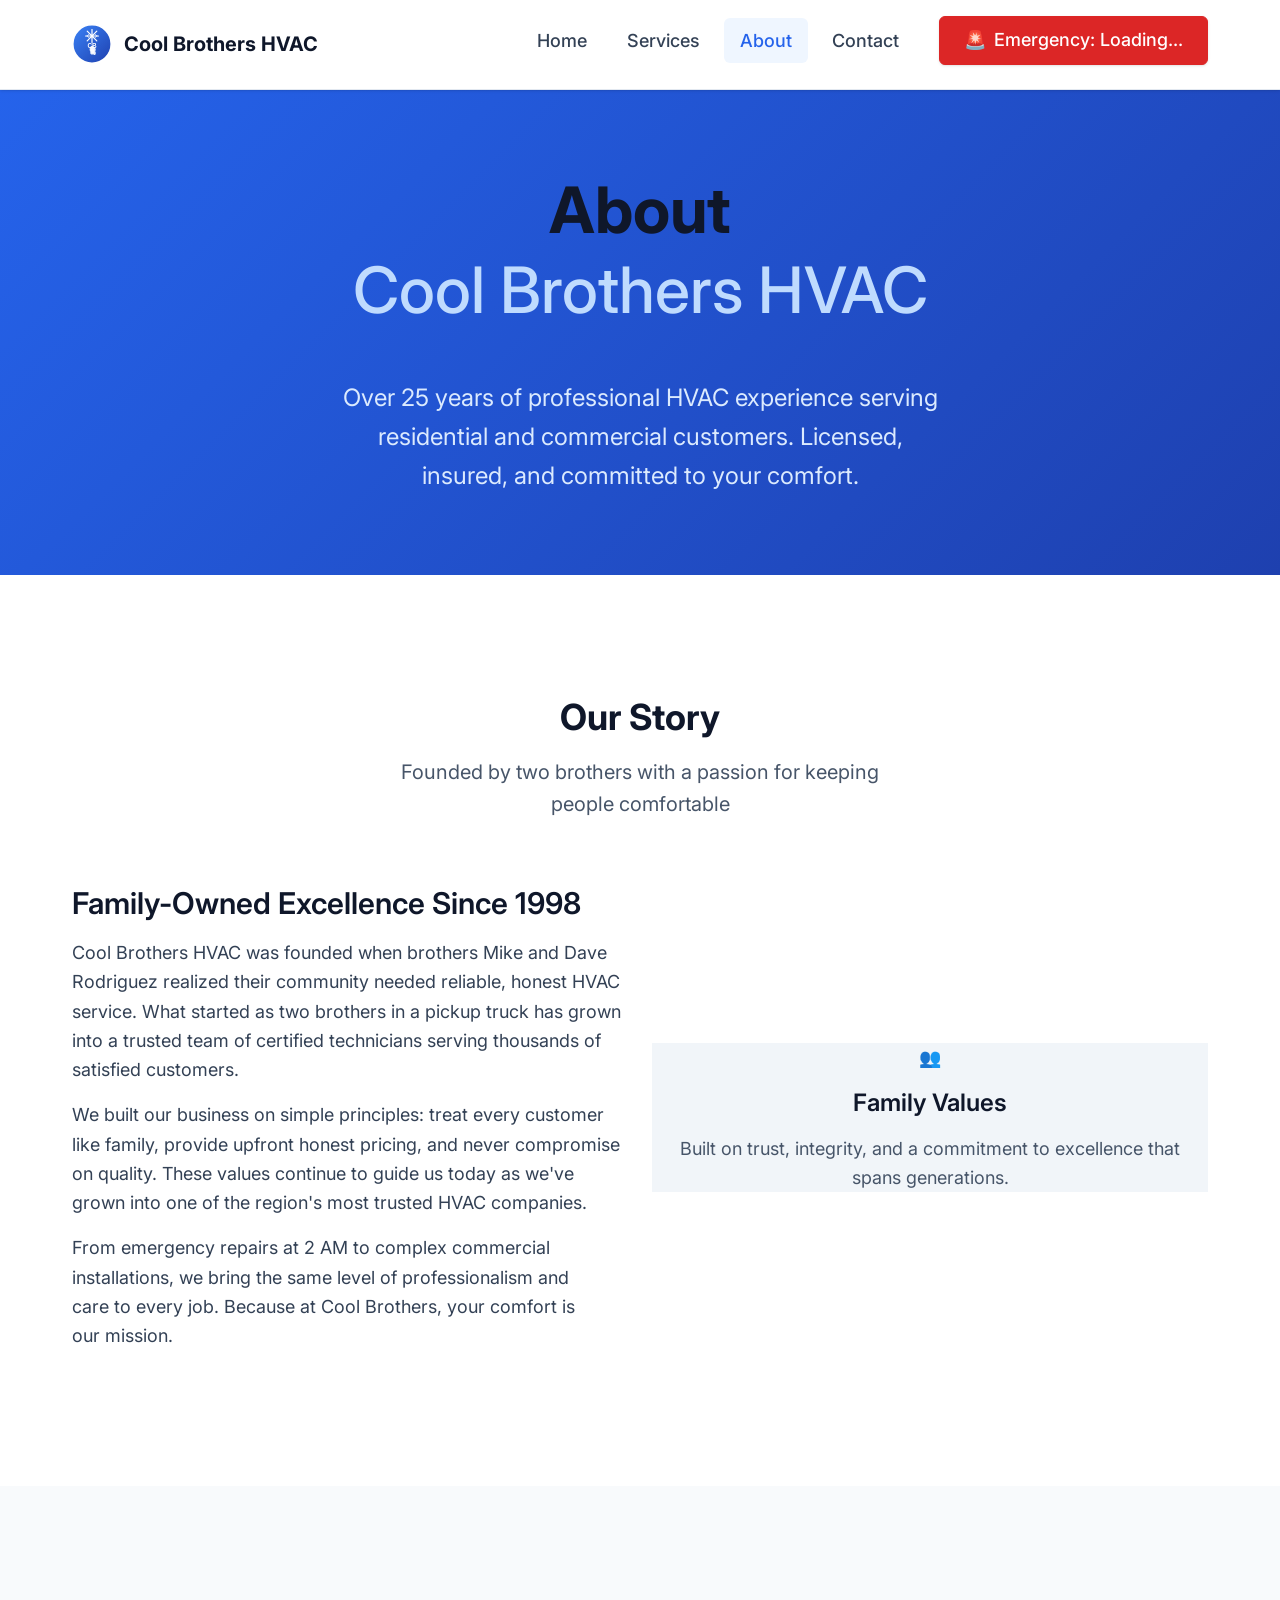
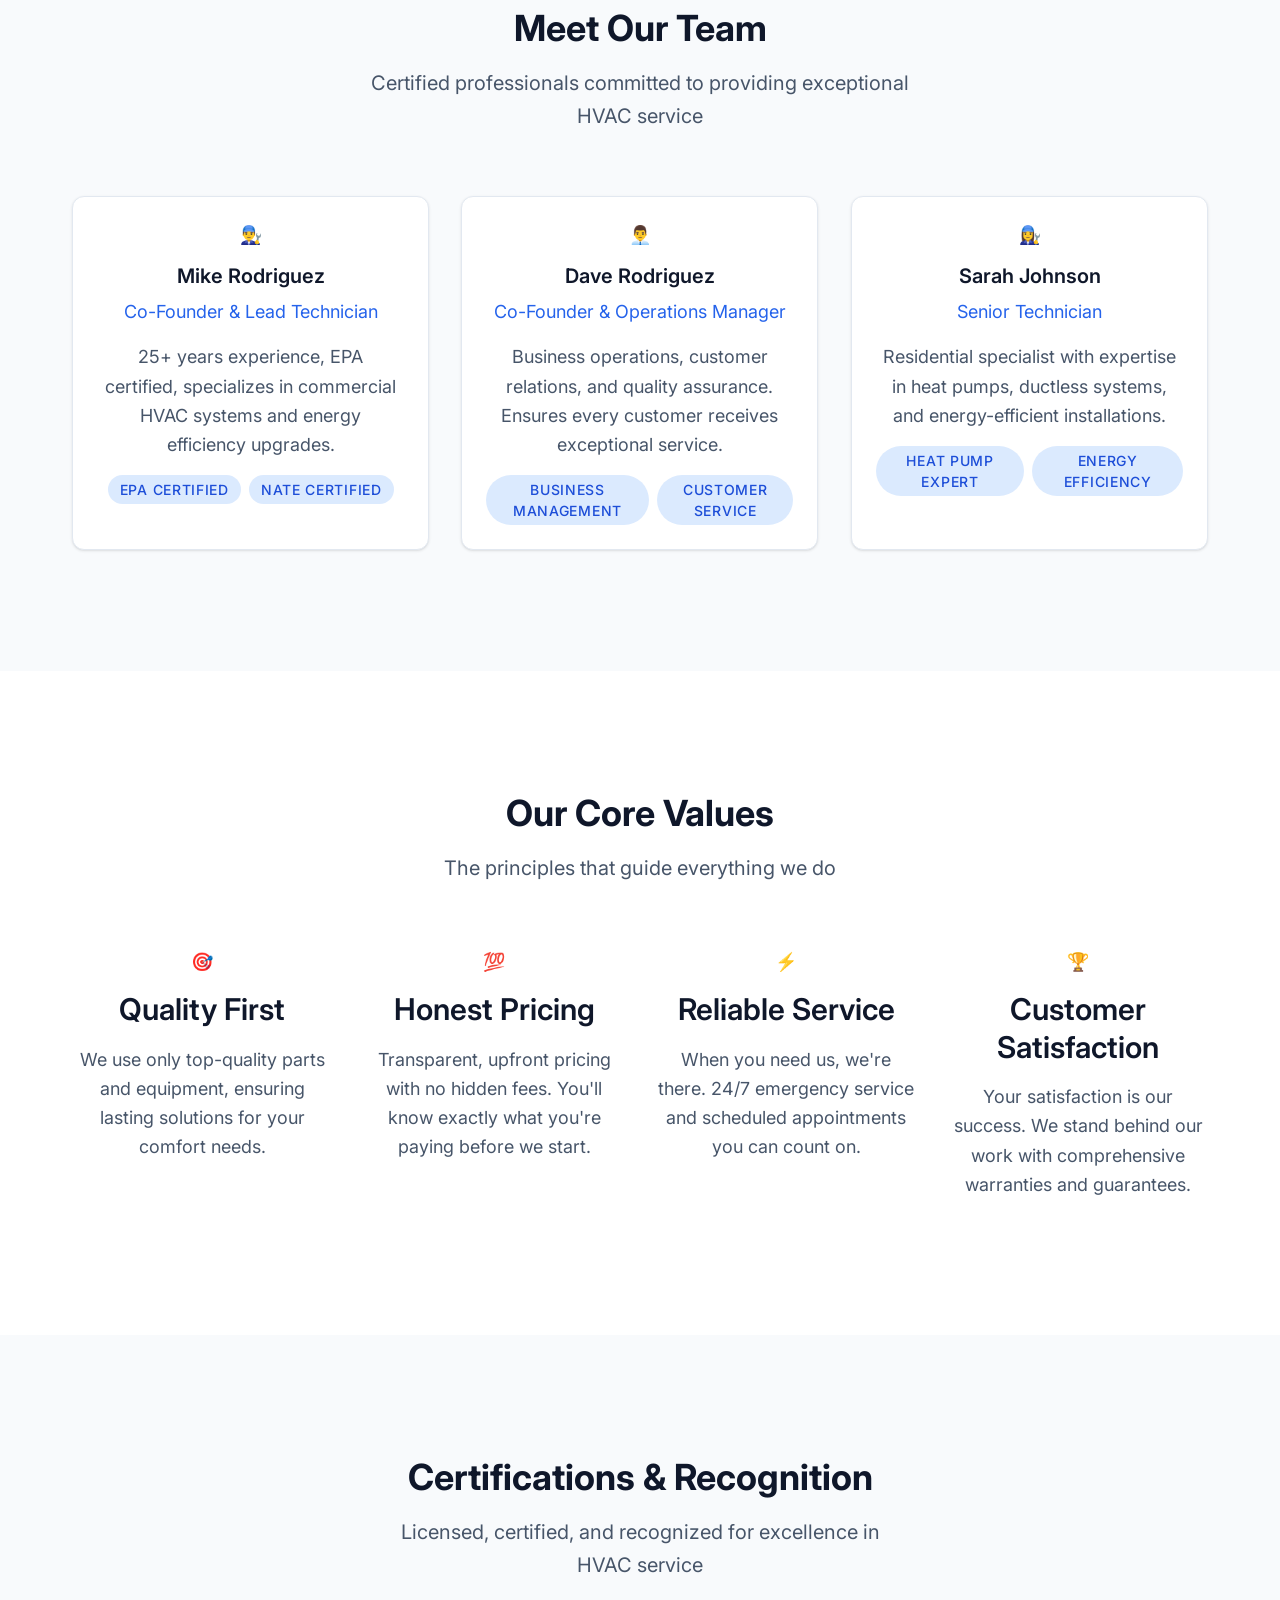
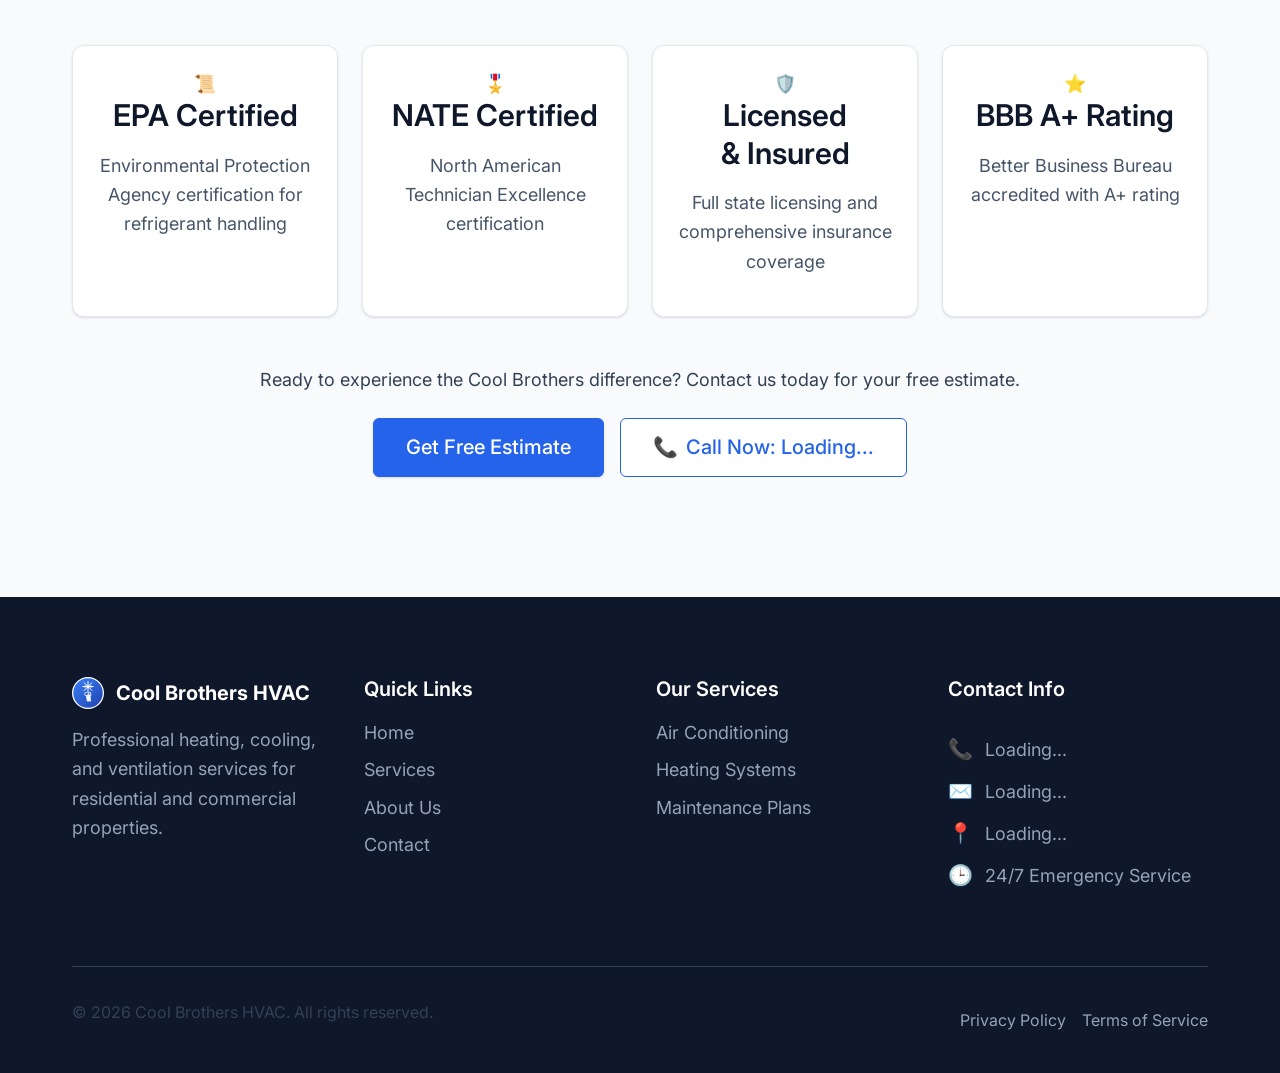
==== about.html @ 7c3dbd48 "Initial commit" ====
<!DOCTYPE html>
<html lang="en">
<head>
    <meta charset="UTF-8">
    <meta name="viewport" content="width=device-width, initial-scale=1.0">
    <meta name="description" content="About Cool Brothers HVAC - Meet our certified technicians and learn about our 25+ years of professional HVAC service experience.">
    <meta name="keywords" content="HVAC company, certified technicians, licensed HVAC, professional service, heating cooling experts">
    <title>About Us - Cool Brothers HVAC</title>
    
    <!-- Stylesheets -->
    <link rel="stylesheet" href="css/main.css">
    
    <!-- Load Configuration First -->
    <script src="js/config.js"></script>
    
    <!-- Google Fonts -->
    <link rel="preconnect" href="https://fonts.googleapis.com">
    <link rel="preconnect" href="https://fonts.gstatic.com" crossorigin>
    <link href="https://fonts.googleapis.com/css2?family=Inter:wght@400;500;600;700&family=Open+Sans:wght@400;600&display=swap" rel="stylesheet">
</head>
<body>
    <!-- Header with navigation -->
    <header class="header" role="banner">
        <div class="container">
            <nav class="navbar" role="navigation" aria-label="Main navigation">
                <!-- Logo and company name -->
                <div class="navbar__brand">
                    <img src="assets/images/logo.svg" alt="Cool Brothers HVAC" class="logo" width="50" height="50">
                    <span class="company-name">Cool Brothers HVAC</span>
                </div>
                
                <!-- Mobile menu toggle button -->
                <button class="navbar__toggle" aria-label="Toggle mobile menu" aria-expanded="false">
                    <span class="navbar__toggle-icon"></span>
                    <span class="navbar__toggle-icon"></span>
                    <span class="navbar__toggle-icon"></span>
                </button>
                
                <!-- Navigation menu -->
                <div class="navbar__menu" id="navbarMenu">
                    <ul class="navbar__nav" role="menubar">
                        <li class="navbar__item" role="none">
                            <a href="index.html" class="navbar__link" role="menuitem">Home</a>
                        </li>
                        <li class="navbar__item" role="none">
                            <a href="services.html" class="navbar__link" role="menuitem">Services</a>
                        </li>
                        <li class="navbar__item" role="none">
                            <a href="about.html" class="navbar__link navbar__link--active" role="menuitem" aria-current="page">About</a>
                        </li>
                        <li class="navbar__item" role="none">
                            <a href="contact.html" class="navbar__link" role="menuitem">Contact</a>
                        </li>
                        <!-- Emergency contact in header -->
                        <li class="navbar__item navbar__item--emergency" role="none">
                            <a href="#" class="btn btn--emergency" role="menuitem" id="headerEmergencyBtn">
                                <span class="emergency-icon">🚨</span>
                                <span class="emergency-text">Emergency: Loading...</span>
                            </a>
                        </li>
                    </ul>
                </div>
            </nav>
        </div>
    </header>
    
    <!-- Main content -->
    <main id="main" class="main" role="main">
        
        <!-- About Hero -->
        <section class="hero">
            <div class="container">
                <div class="hero__content">
                    <h1 class="hero__title">
                        About
                        <span class="hero__subtitle">Cool Brothers HVAC</span>
                    </h1>
                    <p class="hero__description">
                        Over 25 years of professional HVAC experience serving residential and commercial customers. 
                        Licensed, insured, and committed to your comfort.
                    </p>
                </div>
            </div>
        </section>
        
        <!-- Company Story -->
        <section class="section">
            <div class="container">
                <div class="section-header">
                    <h2 class="section-title">Our Story</h2>
                    <p class="section-description">
                        Founded by two brothers with a passion for keeping people comfortable
                    </p>
                </div>
                
                <div class="grid md:grid-cols-2 gap-12 items-center">
                    <div>
                        <h3 class="text-2xl font-semibold mb-4 text-gray-900">Family-Owned Excellence Since 1998</h3>
                        <p class="mb-4 text-gray-700">
                            Cool Brothers HVAC was founded when brothers Mike and Dave Rodriguez realized their community 
                            needed reliable, honest HVAC service. What started as two brothers in a pickup truck has grown 
                            into a trusted team of certified technicians serving thousands of satisfied customers.
                        </p>
                        <p class="mb-4 text-gray-700">
                            We built our business on simple principles: treat every customer like family, provide upfront 
                            honest pricing, and never compromise on quality. These values continue to guide us today as we've 
                            grown into one of the region's most trusted HVAC companies.
                        </p>
                        <p class="text-gray-700">
                            From emergency repairs at 2 AM to complex commercial installations, we bring the same level of 
                            professionalism and care to every job. Because at Cool Brothers, your comfort is our mission.
                        </p>
                    </div>
                    <div class="text-center">
                        <div class="bg-gray-100 rounded-xl p-8">
                            <p class="text-4xl mb-4">👥</p>
                            <h4 class="text-xl font-semibold mb-2">Family Values</h4>
                            <p class="text-gray-600">Built on trust, integrity, and a commitment to excellence that spans generations.</p>
                        </div>
                    </div>
                </div>
            </div>
        </section>
        
        <!-- Team Section -->
        <section class="section bg-gray-50">
            <div class="container">
                <div class="section-header">
                    <h2 class="section-title">Meet Our Team</h2>
                    <p class="section-description">
                        Certified professionals committed to providing exceptional HVAC service
                    </p>
                </div>
                
                <div class="grid md:grid-cols-2 lg:grid-cols-3 gap-8">
                    <!-- Team Member 1 -->
                    <div class="card text-center">
                        <div class="mb-4">
                            <div class="w-24 h-24 bg-primary-100 mx-auto rounded-full flex items-center justify-center text-4xl">
                                👨‍🔧
                            </div>
                        </div>
                        <h3 class="card__title">Mike Rodriguez</h3>
                        <p class="text-primary-600 font-medium mb-3">Co-Founder & Lead Technician</p>
                        <p class="text-gray-600 mb-4">
                            25+ years experience, EPA certified, specializes in commercial HVAC systems and energy efficiency upgrades.
                        </p>
                        <div class="flex justify-center gap-2 text-sm">
                            <span class="badge">EPA Certified</span>
                            <span class="badge">NATE Certified</span>
                        </div>
                    </div>
                    
                    <!-- Team Member 2 -->
                    <div class="card text-center">
                        <div class="mb-4">
                            <div class="w-24 h-24 bg-primary-100 mx-auto rounded-full flex items-center justify-center text-4xl">
                                👨‍💼
                            </div>
                        </div>
                        <h3 class="card__title">Dave Rodriguez</h3>
                        <p class="text-primary-600 font-medium mb-3">Co-Founder & Operations Manager</p>
                        <p class="text-gray-600 mb-4">
                            Business operations, customer relations, and quality assurance. Ensures every customer receives exceptional service.
                        </p>
                        <div class="flex justify-center gap-2 text-sm">
                            <span class="badge">Business Management</span>
                            <span class="badge">Customer Service</span>
                        </div>
                    </div>
                    
                    <!-- Team Member 3 -->
                    <div class="card text-center">
                        <div class="mb-4">
                            <div class="w-24 h-24 bg-primary-100 mx-auto rounded-full flex items-center justify-center text-4xl">
                                👩‍🔧
                            </div>
                        </div>
                        <h3 class="card__title">Sarah Johnson</h3>
                        <p class="text-primary-600 font-medium mb-3">Senior Technician</p>
                        <p class="text-gray-600 mb-4">
                            Residential specialist with expertise in heat pumps, ductless systems, and energy-efficient installations.
                        </p>
                        <div class="flex justify-center gap-2 text-sm">
                            <span class="badge">Heat Pump Expert</span>
                            <span class="badge">Energy Efficiency</span>
                        </div>
                    </div>
                </div>
            </div>
        </section>
        
        <!-- Values Section -->
        <section class="section">
            <div class="container">
                <div class="section-header">
                    <h2 class="section-title">Our Core Values</h2>
                    <p class="section-description">
                        The principles that guide everything we do
                    </p>
                </div>
                
                <div class="grid md:grid-cols-2 lg:grid-cols-4 gap-8">
                    <div class="text-center">
                        <div class="text-4xl mb-4">🎯</div>
                        <h3 class="text-xl font-semibold mb-3 text-gray-900">Quality First</h3>
                        <p class="text-gray-600">
                            We use only top-quality parts and equipment, ensuring lasting solutions for your comfort needs.
                        </p>
                    </div>
                    
                    <div class="text-center">
                        <div class="text-4xl mb-4">💯</div>
                        <h3 class="text-xl font-semibold mb-3 text-gray-900">Honest Pricing</h3>
                        <p class="text-gray-600">
                            Transparent, upfront pricing with no hidden fees. You'll know exactly what you're paying before we start.
                        </p>
                    </div>
                    
                    <div class="text-center">
                        <div class="text-4xl mb-4">⚡</div>
                        <h3 class="text-xl font-semibold mb-3 text-gray-900">Reliable Service</h3>
                        <p class="text-gray-600">
                            When you need us, we're there. 24/7 emergency service and scheduled appointments you can count on.
                        </p>
                    </div>
                    
                    <div class="text-center">
                        <div class="text-4xl mb-4">🏆</div>
                        <h3 class="text-xl font-semibold mb-3 text-gray-900">Customer Satisfaction</h3>
                        <p class="text-gray-600">
                            Your satisfaction is our success. We stand behind our work with comprehensive warranties and guarantees.
                        </p>
                    </div>
                </div>
            </div>
        </section>
        
        <!-- Certifications & Awards -->
        <section class="section bg-gray-50">
            <div class="container">
                <div class="section-header">
                    <h2 class="section-title">Certifications & Recognition</h2>
                    <p class="section-description">
                        Licensed, certified, and recognized for excellence in HVAC service
                    </p>
                </div>
                
                <div class="grid md:grid-cols-2 lg:grid-cols-4 gap-6">
                    <div class="card text-center">
                        <div class="text-3xl mb-3">📜</div>
                        <h3 class="font-semibold">EPA Certified</h3>
                        <p class="text-sm text-gray-600">Environmental Protection Agency certification for refrigerant handling</p>
                    </div>
                    
                    <div class="card text-center">
                        <div class="text-3xl mb-3">🎖️</div>
                        <h3 class="font-semibold">NATE Certified</h3>
                        <p class="text-sm text-gray-600">North American Technician Excellence certification</p>
                    </div>
                    
                    <div class="card text-center">
                        <div class="text-3xl mb-3">🛡️</div>
                        <h3 class="font-semibold">Licensed & Insured</h3>
                        <p class="text-sm text-gray-600">Full state licensing and comprehensive insurance coverage</p>
                    </div>
                    
                    <div class="card text-center">
                        <div class="text-3xl mb-3">⭐</div>
                        <h3 class="font-semibold">BBB A+ Rating</h3>
                        <p class="text-sm text-gray-600">Better Business Bureau accredited with A+ rating</p>
                    </div>
                </div>
                
                <div class="text-center mt-12">
                    <p class="text-lg text-gray-700 mb-6">
                        Ready to experience the Cool Brothers difference? Contact us today for your free estimate.
                    </p>
                    <div class="flex flex-wrap gap-4 justify-center">
                        <a href="contact.html" class="btn btn--primary btn--large" onclick="ConfigUtils.trackEvent('CTA Clicked', {location: 'about_page', action: 'get_estimate'})">
                            Get Free Estimate
                        </a>
                        <a href="#" class="btn btn--secondary btn--large" id="aboutPhoneBtn">
                            <span class="phone-icon">📞</span>
                            <span class="phone-text">Call Now: Loading...</span>
                        </a>
                    </div>
                </div>
            </div>
        </section>
    </main>
    
    <!-- Footer -->
    <footer class="footer" role="contentinfo">
        <div class="container">
            <div class="footer__content">
                <!-- Company Information -->
                <div class="footer__section">
                    <div class="footer__brand">
                        <img src="assets/images/logo.svg" alt="Cool Brothers HVAC" class="footer__logo" width="40" height="40">
                        <span class="footer__company-name">Cool Brothers HVAC</span>
                    </div>
                    <p class="footer__description">
                        Professional heating, cooling, and ventilation services for residential and commercial properties.
                    </p>
                </div>
                
                <!-- Quick Links -->
                <div class="footer__section">
                    <h3 class="footer__title">Quick Links</h3>
                    <nav class="footer__nav" role="navigation" aria-label="Footer navigation">
                        <ul class="footer__nav-list">
                            <li><a href="index.html" class="footer__link">Home</a></li>
                            <li><a href="services.html" class="footer__link">Services</a></li>
                            <li><a href="about.html" class="footer__link">About Us</a></li>
                            <li><a href="contact.html" class="footer__link">Contact</a></li>
                        </ul>
                    </nav>
                </div>
                
                <!-- Services -->
                <div class="footer__section">
                    <h3 class="footer__title">Our Services</h3>
                    <ul class="footer__nav-list">
                        <li><a href="services.html#air-conditioning" class="footer__link">Air Conditioning</a></li>
                        <li><a href="services.html#heating" class="footer__link">Heating Systems</a></li>
                        <li><a href="services.html#maintenance" class="footer__link">Maintenance Plans</a></li>
                    </ul>
                </div>
                
                <!-- Contact Information -->
                <div class="footer__section">
                    <h3 class="footer__title">Contact Info</h3>
                    <div class="footer__contact">
                        <div class="contact-item">
                            <span class="contact-item__icon">📞</span>
                            <a href="#" class="contact-item__text" id="footerPhoneLink">Loading...</a>
                        </div>
                        <div class="contact-item">
                            <span class="contact-item__icon">✉️</span>
                            <a href="#" class="contact-item__text" id="footerEmailLink">Loading...</a>
                        </div>
                        <div class="contact-item">
                            <span class="contact-item__icon">📍</span>
                            <span class="contact-item__text" id="footerAddress">Loading...</span>
                        </div>
                        <div class="contact-item">
                            <span class="contact-item__icon">🕒</span>
                            <span class="contact-item__text">24/7 Emergency Service</span>
                        </div>
                    </div>
                </div>
            </div>
            
            <!-- Footer Bottom -->
            <div class="footer__bottom">
                <div class="footer__copyright">
                    <p>&copy; 2026 Cool Brothers HVAC. All rights reserved.</p>
                </div>
                <div class="footer__legal">
                    <a href="#" class="footer__legal-link">Privacy Policy</a>
                    <a href="#" class="footer__legal-link">Terms of Service</a>
                </div>
            </div>
        </div>
    </footer>
    
    <!-- JavaScript files -->
    <script src="js/main.js"></script>
</body>
</html>
---- css/main.css ----
/* ==========================================================================
   Cool Brothers HVAC - Main Stylesheet
   
   A comprehensive CSS foundation for a professional HVAC business website.
   Built with modern CSS practices, accessibility, and performance in mind.
   
   Table of Contents:
   1. CSS Custom Properties (Variables)
   2. CSS Reset & Base Styles
   3. Typography System
   4. Layout & Utilities
   5. Components
   6. Responsive Design
   7. Animations & Transitions
   8. Print Styles
   ========================================================================== */

/* ==========================================================================
   1. CSS CUSTOM PROPERTIES (CSS VARIABLES)
   ========================================================================== */

:root {
  /* === Color Palette === */
  /* Primary Blues - Professional & Trustworthy */
  --color-primary-50: #eff6ff;
  --color-primary-100: #dbeafe;
  --color-primary-200: #bfdbfe;
  --color-primary-300: #93c5fd;
  --color-primary-400: #60a5fa;
  --color-primary-500: #3b82f6;  /* Primary brand color */
  --color-primary-600: #2563eb;  /* Primary dark */
  --color-primary-700: #1d4ed8;
  --color-primary-800: #1e40af;
  --color-primary-900: #1e3a8a;

  /* Secondary Grays - Professional & Clean */
  --color-gray-50: #f8fafc;
  --color-gray-100: #f1f5f9;
  --color-gray-200: #e2e8f0;
  --color-gray-300: #cbd5e1;
  --color-gray-400: #94a3b8;
  --color-gray-500: #64748b;
  --color-gray-600: #475569;
  --color-gray-700: #334155;
  --color-gray-800: #1e293b;
  --color-gray-900: #0f172a;

  /* Accent Colors */
  --color-accent-blue: #0ea5e9;     /* Sky blue for highlights */
  --color-accent-teal: #0d9488;     /* Cooling teal */
  --color-warm-orange: #ea580c;     /* Heating orange */
  
  /* Semantic Colors */
  --color-white: #ffffff;
  --color-black: #000000;
  --color-success: #10b981;
  --color-warning: #f59e0b;
  --color-error: #ef4444;
  --color-emergency: #dc2626;

  /* === Typography === */
  --font-primary: 'Inter', -apple-system, BlinkMacSystemFont, 'Segoe UI', Roboto, sans-serif;
  --font-secondary: 'Open Sans', -apple-system, BlinkMacSystemFont, 'Segoe UI', Roboto, sans-serif;
  --font-mono: 'SF Mono', Monaco, Consolas, 'Liberation Mono', 'Courier New', monospace;

  /* Font Weights */
  --font-weight-light: 300;
  --font-weight-normal: 400;
  --font-weight-medium: 500;
  --font-weight-semibold: 600;
  --font-weight-bold: 700;

  /* Font Sizes - Fluid Typography */
  --font-size-xs: clamp(0.75rem, 0.7rem + 0.25vw, 0.875rem);
  --font-size-sm: clamp(0.875rem, 0.8rem + 0.375vw, 1rem);
  --font-size-base: clamp(1rem, 0.9rem + 0.5vw, 1.125rem);
  --font-size-lg: clamp(1.125rem, 1rem + 0.625vw, 1.25rem);
  --font-size-xl: clamp(1.25rem, 1.1rem + 0.75vw, 1.5rem);
  --font-size-2xl: clamp(1.5rem, 1.3rem + 1vw, 1.875rem);
  --font-size-3xl: clamp(1.875rem, 1.6rem + 1.375vw, 2.25rem);
  --font-size-4xl: clamp(2.25rem, 1.9rem + 1.75vw, 3rem);
  --font-size-5xl: clamp(3rem, 2.5rem + 2.5vw, 4rem);

  /* Line Heights */
  --line-height-tight: 1.25;
  --line-height-snug: 1.375;
  --line-height-normal: 1.5;
  --line-height-relaxed: 1.625;
  --line-height-loose: 2;

  /* === Spacing === */
  --space-px: 1px;
  --space-0: 0;
  --space-1: 0.25rem;    /* 4px */
  --space-2: 0.5rem;     /* 8px */
  --space-3: 0.75rem;    /* 12px */
  --space-4: 1rem;       /* 16px */
  --space-5: 1.25rem;    /* 20px */
  --space-6: 1.5rem;     /* 24px */
  --space-8: 2rem;       /* 32px */
  --space-10: 2.5rem;    /* 40px */
  --space-12: 3rem;      /* 48px */
  --space-16: 4rem;      /* 64px */
  --space-20: 5rem;      /* 80px */
  --space-24: 6rem;      /* 96px */
  --space-32: 8rem;      /* 128px */

  /* === Layout === */
  --container-max-width: 1200px;
  --container-padding: var(--space-4);
  --section-padding: var(--space-20);
  --card-padding: var(--space-6);

  /* Breakpoints (for reference in media queries) */
  --breakpoint-sm: 640px;
  --breakpoint-md: 768px;
  --breakpoint-lg: 1024px;
  --breakpoint-xl: 1280px;

  /* === Borders & Radius === */
  --border-width: 1px;
  --border-width-2: 2px;
  --border-radius-sm: 0.25rem;
  --border-radius: 0.375rem;
  --border-radius-md: 0.5rem;
  --border-radius-lg: 0.75rem;
  --border-radius-xl: 1rem;
  --border-radius-2xl: 1.5rem;
  --border-radius-full: 9999px;

  /* === Shadows === */
  --shadow-xs: 0 1px 2px 0 rgb(0 0 0 / 0.05);
  --shadow-sm: 0 1px 3px 0 rgb(0 0 0 / 0.1), 0 1px 2px -1px rgb(0 0 0 / 0.1);
  --shadow-md: 0 4px 6px -1px rgb(0 0 0 / 0.1), 0 2px 4px -2px rgb(0 0 0 / 0.1);
  --shadow-lg: 0 10px 15px -3px rgb(0 0 0 / 0.1), 0 4px 6px -4px rgb(0 0 0 / 0.1);
  --shadow-xl: 0 20px 25px -5px rgb(0 0 0 / 0.1), 0 8px 10px -6px rgb(0 0 0 / 0.1);
  --shadow-2xl: 0 25px 50px -12px rgb(0 0 0 / 0.25);

  /* === Z-Index Scale === */
  --z-index-dropdown: 1000;
  --z-index-sticky: 1020;
  --z-index-fixed: 1030;
  --z-index-modal: 1040;
  --z-index-popover: 1050;
  --z-index-tooltip: 1060;

  /* === Transitions === */
  --transition-fast: 150ms ease-in-out;
  --transition-normal: 200ms ease-in-out;
  --transition-slow: 300ms ease-in-out;
  --transition-slower: 500ms ease-in-out;

  /* === Animation Curves === */
  --ease-out-cubic: cubic-bezier(0.33, 1, 0.68, 1);
  --ease-in-out-cubic: cubic-bezier(0.65, 0, 0.35, 1);
}

/* ==========================================================================
   2. CSS RESET & BASE STYLES
   ========================================================================== */

/* Modern CSS Reset */
*,
*::before,
*::after {
  box-sizing: border-box;
}

* {
  margin: 0;
  padding: 0;
}

html,
body {
  height: 100%;
}

body {
  font-family: var(--font-primary);
  font-size: var(--font-size-base);
  font-weight: var(--font-weight-normal);
  line-height: var(--line-height-normal);
  color: var(--color-gray-800);
  background-color: var(--color-white);
  -webkit-font-smoothing: antialiased;
  -moz-osx-font-smoothing: grayscale;
  text-rendering: optimizeSpeed;
}

/* Improve media defaults */
img,
picture,
video,
canvas,
svg {
  display: block;
  max-width: 100%;
  height: auto;
}

/* Remove built-in form typography styles */
input,
button,
textarea,
select {
  font: inherit;
}

/* Avoid text overflows */
p,
h1,
h2,
h3,
h4,
h5,
h6 {
  overflow-wrap: break-word;
  hyphens: auto;
}

/* Improve line wrapping */
p {
  text-wrap: pretty;
}

h1,
h2,
h3,
h4,
h5,
h6 {
  text-wrap: balance;
}

/* Remove default button styles */
button {
  background: none;
  border: none;
  cursor: pointer;
}

/* Remove default link styles */
a {
  color: inherit;
  text-decoration: none;
}

/* Reset list styles */
ul,
ol {
  list-style: none;
}

/* Ensure consistent table rendering */
table {
  border-collapse: collapse;
  border-spacing: 0;
}

/* Accessibility improvements */
/* Remove animations for users who prefer reduced motion */
@media (prefers-reduced-motion: reduce) {
  *,
  *::before,
  *::after {
    animation-duration: 0.01ms !important;
    animation-iteration-count: 1 !important;
    transition-duration: 0.01ms !important;
    scroll-behavior: auto !important;
  }
}

/* Screen reader only content */
.sr-only {
  position: absolute;
  width: 1px;
  height: 1px;
  padding: 0;
  margin: -1px;
  overflow: hidden;
  clip: rect(0, 0, 0, 0);
  white-space: nowrap;
  border: 0;
}

/* Skip link for keyboard navigation */
.skip-link {
  position: absolute;
  top: -40px;
  left: 6px;
  background: var(--color-primary-600);
  color: var(--color-white);
  padding: var(--space-2) var(--space-4);
  border-radius: var(--border-radius);
  text-decoration: none;
  z-index: var(--z-index-tooltip);
  font-weight: var(--font-weight-medium);
  transition: var(--transition-fast);
}

.skip-link:focus {
  top: 6px;
}

/* ==========================================================================
   3. TYPOGRAPHY SYSTEM
   ========================================================================== */

/* Headings */
h1,
h2,
h3,
h4,
h5,
h6 {
  font-family: var(--font-primary);
  font-weight: var(--font-weight-bold);
  line-height: var(--line-height-tight);
  color: var(--color-gray-900);
  margin-bottom: var(--space-4);
}

h1 {
  font-size: var(--font-size-4xl);
  font-weight: var(--font-weight-bold);
}

h2 {
  font-size: var(--font-size-3xl);
  font-weight: var(--font-weight-bold);
}

h3 {
  font-size: var(--font-size-2xl);
  font-weight: var(--font-weight-semibold);
}

h4 {
  font-size: var(--font-size-xl);
  font-weight: var(--font-weight-semibold);
}

h5 {
  font-size: var(--font-size-lg);
  font-weight: var(--font-weight-medium);
}

h6 {
  font-size: var(--font-size-base);
  font-weight: var(--font-weight-medium);
  text-transform: uppercase;
  letter-spacing: 0.05em;
}

/* Paragraphs and text */
p {
  margin-bottom: var(--space-4);
  line-height: var(--line-height-relaxed);
  color: var(--color-gray-700);
}

/* Links */
a {
  color: var(--color-primary-600);
  transition: var(--transition-fast);
}

a:hover,
a:focus {
  color: var(--color-primary-700);
}

a:focus {
  outline: 2px solid var(--color-primary-500);
  outline-offset: 2px;
}

/* Lists */
ul,
ol {
  margin-left: var(--space-6);
  margin-bottom: var(--space-4);
}

li {
  margin-bottom: var(--space-2);
  line-height: var(--line-height-relaxed);
  color: var(--color-gray-700);
}

/* Quotes */
blockquote {
  border-left: 4px solid var(--color-primary-200);
  padding-left: var(--space-4);
  margin: var(--space-6) 0;
  font-style: italic;
  color: var(--color-gray-600);
  font-size: var(--font-size-lg);
  line-height: var(--line-height-relaxed);
}

/* Code */
code {
  font-family: var(--font-mono);
  font-size: 0.875em;
  background-color: var(--color-gray-100);
  padding: var(--space-1) var(--space-2);
  border-radius: var(--border-radius-sm);
  color: var(--color-gray-800);
}

/* Strong and emphasis */
strong {
  font-weight: var(--font-weight-semibold);
  color: var(--color-gray-900);
}

em {
  font-style: italic;
  color: var(--color-gray-700);
}

/* Small text */
small {
  font-size: var(--font-size-sm);
  color: var(--color-gray-500);
}

/* ==========================================================================
   4. LAYOUT & UTILITIES
   ========================================================================== */

/* Container */
.container {
  width: 100%;
  max-width: var(--container-max-width);
  margin: 0 auto;
  padding: 0 var(--container-padding);
}

@media (min-width: 640px) {
  .container {
    padding: 0 var(--space-6);
  }
}

@media (min-width: 1024px) {
  .container {
    padding: 0 var(--space-8);
  }
}

/* Section spacing */
.section {
  padding: var(--section-padding) 0;
}

/* Grid system */
.grid {
  display: grid;
  gap: var(--space-6);
}

.grid-cols-1 {
  grid-template-columns: repeat(1, minmax(0, 1fr));
}

.grid-cols-2 {
  grid-template-columns: repeat(2, minmax(0, 1fr));
}

.grid-cols-3 {
  grid-template-columns: repeat(3, minmax(0, 1fr));
}

.grid-cols-4 {
  grid-template-columns: repeat(4, minmax(0, 1fr));
}

/* Responsive grid adjustments */
@media (min-width: 640px) {
  .sm\:grid-cols-2 {
    grid-template-columns: repeat(2, minmax(0, 1fr));
  }
  .sm\:grid-cols-3 {
    grid-template-columns: repeat(3, minmax(0, 1fr));
  }
}

@media (min-width: 768px) {
  .md\:grid-cols-2 {
    grid-template-columns: repeat(2, minmax(0, 1fr));
  }
  .md\:grid-cols-3 {
    grid-template-columns: repeat(3, minmax(0, 1fr));
  }
  .md\:grid-cols-4 {
    grid-template-columns: repeat(4, minmax(0, 1fr));
  }
}

@media (min-width: 1024px) {
  .lg\:grid-cols-3 {
    grid-template-columns: repeat(3, minmax(0, 1fr));
  }
  .lg\:grid-cols-4 {
    grid-template-columns: repeat(4, minmax(0, 1fr));
  }
}

/* Flexbox utilities */
.flex {
  display: flex;
}

.inline-flex {
  display: inline-flex;
}

.flex-col {
  flex-direction: column;
}

.flex-row {
  flex-direction: row;
}

.flex-wrap {
  flex-wrap: wrap;
}

.items-center {
  align-items: center;
}

.items-start {
  align-items: flex-start;
}

.items-end {
  align-items: flex-end;
}

.justify-center {
  justify-content: center;
}

.justify-between {
  justify-content: space-between;
}

.justify-around {
  justify-content: space-around;
}

.justify-start {
  justify-content: flex-start;
}

.justify-end {
  justify-content: flex-end;
}

.gap-1 { gap: var(--space-1); }
.gap-2 { gap: var(--space-2); }
.gap-3 { gap: var(--space-3); }
.gap-4 { gap: var(--space-4); }
.gap-5 { gap: var(--space-5); }
.gap-6 { gap: var(--space-6); }
.gap-8 { gap: var(--space-8); }

/* Text alignment */
.text-left { text-align: left; }
.text-center { text-align: center; }
.text-right { text-align: right; }

/* Text colors */
.text-white { color: var(--color-white); }
.text-gray-500 { color: var(--color-gray-500); }
.text-gray-600 { color: var(--color-gray-600); }
.text-gray-700 { color: var(--color-gray-700); }
.text-gray-800 { color: var(--color-gray-800); }
.text-gray-900 { color: var(--color-gray-900); }
.text-primary-600 { color: var(--color-primary-600); }

/* Background colors */
.bg-white { background-color: var(--color-white); }
.bg-gray-50 { background-color: var(--color-gray-50); }
.bg-gray-100 { background-color: var(--color-gray-100); }
.bg-primary-50 { background-color: var(--color-primary-50); }
.bg-primary-500 { background-color: var(--color-primary-500); }
.bg-primary-600 { background-color: var(--color-primary-600); }

/* Spacing utilities */
.m-0 { margin: 0; }
.mt-0 { margin-top: 0; }
.mb-0 { margin-bottom: 0; }
.ml-0 { margin-left: 0; }
.mr-0 { margin-right: 0; }

.p-0 { padding: 0; }
.pt-0 { padding-top: 0; }
.pb-0 { padding-bottom: 0; }
.pl-0 { padding-left: 0; }
.pr-0 { padding-right: 0; }

.mb-4 { margin-bottom: var(--space-4); }
.mb-6 { margin-bottom: var(--space-6); }
.mb-8 { margin-bottom: var(--space-8); }

.py-4 { padding-top: var(--space-4); padding-bottom: var(--space-4); }
.py-6 { padding-top: var(--space-6); padding-bottom: var(--space-6); }
.py-8 { padding-top: var(--space-8); padding-bottom: var(--space-8); }

.px-4 { padding-left: var(--space-4); padding-right: var(--space-4); }
.px-6 { padding-left: var(--space-6); padding-right: var(--space-6); }
.px-8 { padding-left: var(--space-8); padding-right: var(--space-8); }

/* ==========================================================================
   5. COMPONENTS
   ========================================================================== */

/* === BUTTONS === */
.btn {
  display: inline-flex;
  align-items: center;
  justify-content: center;
  gap: var(--space-2);
  padding: var(--space-3) var(--space-6);
  font-family: var(--font-primary);
  font-size: var(--font-size-base);
  font-weight: var(--font-weight-medium);
  line-height: var(--line-height-tight);
  text-align: center;
  text-decoration: none;
  white-space: nowrap;
  border: var(--border-width) solid transparent;
  border-radius: var(--border-radius);
  cursor: pointer;
  transition: var(--transition-normal);
  user-select: none;
  min-height: 44px; /* Accessibility: minimum touch target */
}

.btn:focus {
  outline: 2px solid var(--color-primary-500);
  outline-offset: 2px;
}

.btn:disabled {
  opacity: 0.6;
  cursor: not-allowed;
}

/* Button Primary */
.btn--primary {
  background-color: var(--color-primary-600);
  color: var(--color-white);
  border-color: var(--color-primary-600);
  box-shadow: var(--shadow-sm);
}

.btn--primary:hover:not(:disabled) {
  background-color: var(--color-primary-700);
  border-color: var(--color-primary-700);
  transform: translateY(-1px);
  box-shadow: var(--shadow-md);
}

.btn--primary:active {
  transform: translateY(0);
  box-shadow: var(--shadow-sm);
}

/* Button Secondary */
.btn--secondary {
  background-color: var(--color-white);
  color: var(--color-primary-600);
  border-color: var(--color-primary-600);
}

.btn--secondary:hover:not(:disabled) {
  background-color: var(--color-primary-50);
  border-color: var(--color-primary-700);
  color: var(--color-primary-700);
}

/* Button Emergency */
.btn--emergency {
  background-color: var(--color-emergency);
  color: var(--color-white);
  border-color: var(--color-emergency);
  box-shadow: var(--shadow-sm);
  animation: pulse-emergency 2s infinite;
}

.btn--emergency:hover:not(:disabled) {
  background-color: #b91c1c;
  border-color: #b91c1c;
  animation: none;
}

@keyframes pulse-emergency {
  0%, 100% {
    box-shadow: 0 0 0 0 rgba(220, 38, 38, 0.7);
  }
  50% {
    box-shadow: 0 0 0 4px rgba(220, 38, 38, 0);
  }
}

/* Button White */
.btn--white {
  background-color: var(--color-white);
  color: var(--color-gray-800);
  border-color: var(--color-gray-300);
  box-shadow: var(--shadow-sm);
}

.btn--white:hover:not(:disabled) {
  background-color: var(--color-gray-50);
  border-color: var(--color-gray-400);
}

/* Button Outline */
.btn--outline {
  background-color: transparent;
  color: var(--color-primary-600);
  border-color: var(--color-primary-600);
}

.btn--outline:hover:not(:disabled) {
  background-color: var(--color-primary-600);
  color: var(--color-white);
}

/* Button Sizes */
.btn--small {
  padding: var(--space-2) var(--space-4);
  font-size: var(--font-size-sm);
  min-height: 36px;
}

.btn--large {
  padding: var(--space-4) var(--space-8);
  font-size: var(--font-size-lg);
  min-height: 52px;
}

/* Button Full Width */
.btn--full {
  width: 100%;
}

/* === CARDS === */
.card {
  background-color: var(--color-white);
  border: var(--border-width) solid var(--color-gray-200);
  border-radius: var(--border-radius-lg);
  padding: var(--card-padding);
  box-shadow: var(--shadow-sm);
  transition: var(--transition-normal);
}

.card:hover {
  box-shadow: var(--shadow-md);
  transform: translateY(-2px);
}

.card__header {
  margin-bottom: var(--space-4);
}

.card__title {
  font-size: var(--font-size-lg);
  font-weight: var(--font-weight-semibold);
  color: var(--color-gray-900);
  margin-bottom: var(--space-2);
}

.card__subtitle {
  font-size: var(--font-size-sm);
  color: var(--color-gray-600);
}

.card__content {
  margin-bottom: var(--space-4);
}

.card__footer {
  margin-top: auto;
  padding-top: var(--space-4);
  border-top: var(--border-width) solid var(--color-gray-100);
}

/* === BADGES === */
.badge {
  display: inline-flex;
  align-items: center;
  gap: var(--space-1);
  padding: var(--space-1) var(--space-3);
  font-size: var(--font-size-xs);
  font-weight: var(--font-weight-medium);
  text-transform: uppercase;
  letter-spacing: 0.05em;
  border-radius: var(--border-radius-full);
  background-color: var(--color-primary-100);
  color: var(--color-primary-700);
}

.trust-badge {
  display: flex;
  align-items: center;
  gap: var(--space-2);
  padding: var(--space-2) var(--space-4);
  background-color: var(--color-white);
  border: var(--border-width) solid var(--color-gray-200);
  border-radius: var(--border-radius);
  font-size: var(--font-size-sm);
  font-weight: var(--font-weight-medium);
  box-shadow: var(--shadow-sm);
}

.trust-badge__icon {
  color: var(--color-primary-600);
  font-size: var(--font-size-lg);
}

.trust-badge__text {
  color: var(--color-gray-700);
}

/* === HEADER & NAVIGATION === */
.header {
  position: sticky;
  top: 0;
  background-color: var(--color-white);
  border-bottom: var(--border-width) solid var(--color-gray-200);
  box-shadow: var(--shadow-sm);
  z-index: var(--z-index-sticky);
}

.navbar {
  display: flex;
  align-items: center;
  justify-content: space-between;
  gap: var(--space-4);
  padding: var(--space-4) 0;
  position: relative;
}

.navbar__brand {
  display: flex;
  align-items: center;
  gap: var(--space-3);
  font-weight: var(--font-weight-bold);
  font-size: var(--font-size-lg);
  color: var(--color-gray-900);
}

.navbar__brand .logo {
  width: 40px;
  height: 40px;
  object-fit: contain;
}

.navbar__toggle {
  display: none;
  flex-direction: column;
  gap: var(--space-1);
  background: none;
  border: none;
  cursor: pointer;
  padding: var(--space-2);
  border-radius: var(--border-radius-sm);
}

.navbar__toggle-icon {
  width: 20px;
  height: 2px;
  background-color: var(--color-gray-600);
  transition: var(--transition-fast);
  border-radius: var(--border-radius-full);
}

.navbar__menu {
  display: flex;
  align-items: center;
  gap: var(--space-2);
}

.navbar__nav {
  display: flex;
  align-items: center;
  gap: var(--space-2);
  margin: 0;
  padding: 0;
  list-style: none;
}

.navbar__link {
  display: inline-flex;
  align-items: center;
  padding: var(--space-2) var(--space-4);
  font-size: var(--font-size-base);
  font-weight: var(--font-weight-medium);
  color: var(--color-gray-700);
  text-decoration: none;
  border-radius: var(--border-radius);
  transition: var(--transition-fast);
  position: relative;
}

.navbar__link:hover,
.navbar__link:focus {
  color: var(--color-primary-600);
  background-color: var(--color-primary-50);
}

.navbar__link--active {
  color: var(--color-primary-600);
  background-color: var(--color-primary-50);
}

.navbar__item--emergency {
  margin-left: var(--space-4);
}

/* Mobile Navigation */
@media (max-width: 767px) {
  .navbar__toggle {
    display: flex;
  }

  .navbar__menu {
    position: absolute;
    top: 100%;
    left: 0;
    right: 0;
    background-color: var(--color-white);
    border: var(--border-width) solid var(--color-gray-200);
    border-top: none;
    box-shadow: var(--shadow-lg);
    padding: var(--space-4);
    transform: translateY(-10px);
    opacity: 0;
    visibility: hidden;
    transition: var(--transition-normal);
  }

  .navbar__menu--active {
    transform: translateY(0);
    opacity: 1;
    visibility: visible;
  }

  .navbar__nav {
    flex-direction: column;
    gap: var(--space-2);
    width: 100%;
  }

  .navbar__item {
    width: 100%;
  }

  .navbar__link {
    width: 100%;
    justify-content: center;
    text-align: center;
  }

  .navbar__item--emergency {
    margin-left: 0;
    margin-top: var(--space-2);
  }
}

/* === HERO SECTION === */
.hero {
  position: relative;
  background: linear-gradient(135deg, var(--color-primary-600) 0%, var(--color-primary-800) 100%);
  color: var(--color-white);
  padding: var(--space-20) 0;
  overflow: hidden;
}

.hero::before {
  content: '';
  position: absolute;
  top: 0;
  left: 0;
  right: 0;
  bottom: 0;
  background: url('data:image/svg+xml,<svg width="60" height="60" viewBox="0 0 60 60" xmlns="http://www.w3.org/2000/svg"><g fill="none" fill-rule="evenodd"><g fill="%23ffffff" fill-opacity="0.03"><circle cx="30" cy="30" r="3"/></g></svg>');
  z-index: 1;
}

.hero__content {
  position: relative;
  z-index: 2;
  display: flex;
  flex-direction: column;
  align-items: center;
  text-align: center;
  gap: var(--space-8);
}

.hero__title {
  font-size: var(--font-size-5xl);
  font-weight: var(--font-weight-bold);
  line-height: var(--line-height-tight);
  margin-bottom: var(--space-4);
  max-width: 800px;
}

.hero__subtitle {
  display: block;
  color: var(--color-primary-200);
  font-weight: var(--font-weight-medium);
}

.hero__description {
  font-size: var(--font-size-xl);
  line-height: var(--line-height-relaxed);
  color: var(--color-primary-100);
  max-width: 600px;
  margin-bottom: 0;
}

.hero__actions {
  display: flex;
  flex-wrap: wrap;
  gap: var(--space-4);
  justify-content: center;
}

.hero__badges {
  display: flex;
  flex-wrap: wrap;
  gap: var(--space-4);
  justify-content: center;
}

@media (max-width: 767px) {
  .hero {
    padding: var(--space-16) 0;
  }

  .hero__title {
    font-size: var(--font-size-3xl);
  }

  .hero__description {
    font-size: var(--font-size-lg);
  }

  .hero__actions {
    flex-direction: column;
    align-items: center;
  }

  .hero__badges {
    flex-direction: column;
    align-items: center;
  }
}

/* === SECTION HEADERS === */
.section-header {
  text-align: center;
  margin-bottom: var(--space-16);
}

.section-title {
  font-size: var(--font-size-3xl);
  font-weight: var(--font-weight-bold);
  color: var(--color-gray-900);
  margin-bottom: var(--space-4);
}

.section-description {
  font-size: var(--font-size-lg);
  color: var(--color-gray-600);
  max-width: 600px;
  margin: 0 auto;
  line-height: var(--line-height-relaxed);
}

/* === SERVICES SECTION === */
.services-overview {
  padding: var(--space-24) 0;
  background-color: var(--color-gray-50);
}

.services-grid {
  display: grid;
  grid-template-columns: 1fr;
  gap: var(--space-8);
  margin-top: var(--space-12);
}

@media (min-width: 768px) {
  .services-grid {
    grid-template-columns: repeat(2, 1fr);
  }
}

@media (min-width: 1024px) {
  .services-grid {
    grid-template-columns: repeat(3, 1fr);
  }
}

.service-card {
  background-color: var(--color-white);
  padding: var(--space-8);
  border-radius: var(--border-radius-xl);
  box-shadow: var(--shadow-sm);
  transition: var(--transition-normal);
  border: var(--border-width) solid var(--color-gray-200);
}

.service-card:hover {
  transform: translateY(-4px);
  box-shadow: var(--shadow-lg);
  border-color: var(--color-primary-200);
}

.service-card__icon {
  font-size: var(--font-size-4xl);
  margin-bottom: var(--space-4);
  text-align: center;
}

.service-card__title {
  font-size: var(--font-size-xl);
  font-weight: var(--font-weight-semibold);
  color: var(--color-gray-900);
  margin-bottom: var(--space-3);
  text-align: center;
}

.service-card__description {
  font-size: var(--font-size-base);
  color: var(--color-gray-600);
  line-height: var(--line-height-relaxed);
  margin-bottom: var(--space-4);
  text-align: center;
}

.service-card__features {
  list-style: none;
  margin: 0 0 var(--space-6) 0;
  padding: 0;
}

.service-card__features li {
  display: flex;
  align-items: center;
  font-size: var(--font-size-sm);
  color: var(--color-gray-700);
  margin-bottom: var(--space-2);
}

.service-card__actions {
  display: flex;
  align-items: center;
  justify-content: space-between;
  margin-top: auto;
  padding-top: var(--space-4);
  border-top: var(--border-width) solid var(--color-gray-100);
}

.service-card__price {
  font-size: var(--font-size-sm);
  font-weight: var(--font-weight-semibold);
  color: var(--color-primary-600);
}

/* === FEATURES SECTION === */
.why-choose-us {
  padding: var(--space-24) 0;
  background-color: var(--color-white);
}

.features-grid {
  display: grid;
  grid-template-columns: 1fr;
  gap: var(--space-8);
  margin-top: var(--space-12);
}

@media (min-width: 640px) {
  .features-grid {
    grid-template-columns: repeat(2, 1fr);
  }
}

@media (min-width: 1024px) {
  .features-grid {
    grid-template-columns: repeat(4, 1fr);
  }
}

.feature {
  text-align: center;
  padding: var(--space-6);
}

.feature__icon {
  font-size: var(--font-size-4xl);
  margin-bottom: var(--space-4);
  display: block;
}

.feature__title {
  font-size: var(--font-size-lg);
  font-weight: var(--font-weight-semibold);
  color: var(--color-gray-900);
  margin-bottom: var(--space-3);
}

.feature__description {
  font-size: var(--font-size-base);
  color: var(--color-gray-600);
  line-height: var(--line-height-relaxed);
  margin-bottom: 0;
}

/* === TESTIMONIALS === */
.testimonials {
  padding: var(--space-24) 0;
  background-color: var(--color-gray-50);
}

.testimonials-container {
  position: relative;
  max-width: 800px;
  margin: 0 auto;
  margin-top: var(--space-12);
}

.testimonial-card {
  background-color: var(--color-white);
  padding: var(--space-8);
  border-radius: var(--border-radius-xl);
  box-shadow: var(--shadow-md);
  text-align: center;
  opacity: 0;
  transform: translateY(20px);
  transition: var(--transition-slow);
  position: absolute;
  top: 0;
  left: 0;
  right: 0;
}

.testimonial-card--active {
  opacity: 1;
  transform: translateY(0);
  position: relative;
}

.testimonial-card__rating {
  font-size: var(--font-size-lg);
  margin-bottom: var(--space-4);
}

.testimonial-card__quote {
  font-size: var(--font-size-lg);
  font-style: italic;
  color: var(--color-gray-700);
  line-height: var(--line-height-relaxed);
  margin-bottom: var(--space-6);
  border: none;
  padding: 0;
}

.testimonial-card__author {
  display: block;
  font-style: normal;
}

.testimonial-card__author strong {
  display: block;
  font-size: var(--font-size-lg);
  font-weight: var(--font-weight-semibold);
  color: var(--color-gray-900);
  margin-bottom: var(--space-1);
}

.testimonial-card__author span {
  font-size: var(--font-size-sm);
  color: var(--color-gray-500);
}

/* === CALL TO ACTION === */
.cta-section {
  padding: var(--space-24) 0;
  background: linear-gradient(135deg, var(--color-primary-600) 0%, var(--color-primary-800) 100%);
  color: var(--color-white);
  text-align: center;
}

.cta-title {
  font-size: var(--font-size-3xl);
  font-weight: var(--font-weight-bold);
  margin-bottom: var(--space-4);
  color: var(--color-white);
}

.cta-description {
  font-size: var(--font-size-lg);
  color: var(--color-primary-100);
  max-width: 600px;
  margin: 0 auto var(--space-8) auto;
  line-height: var(--line-height-relaxed);
}

.cta-actions {
  display: flex;
  flex-wrap: wrap;
  gap: var(--space-4);
  justify-content: center;
}

@media (max-width: 767px) {
  .cta-actions {
    flex-direction: column;
    align-items: center;
  }
}

/* === FOOTER === */
.footer {
  background-color: var(--color-gray-900);
  color: var(--color-gray-300);
  padding: var(--space-20) 0 var(--space-8) 0;
}

.footer__content {
  display: grid;
  grid-template-columns: 1fr;
  gap: var(--space-8);
  margin-bottom: var(--space-16);
}

@media (min-width: 640px) {
  .footer__content {
    grid-template-columns: repeat(2, 1fr);
  }
}

@media (min-width: 1024px) {
  .footer__content {
    grid-template-columns: repeat(4, 1fr);
  }
}

.footer__section {
  display: flex;
  flex-direction: column;
}

.footer__brand {
  display: flex;
  align-items: center;
  gap: var(--space-3);
  margin-bottom: var(--space-4);
}

.footer__company-name {
  font-size: var(--font-size-lg);
  font-weight: var(--font-weight-bold);
  color: var(--color-white);
}

.footer__logo {
  width: 32px;
  height: 32px;
}

.footer__description {
  color: var(--color-gray-400);
  line-height: var(--line-height-relaxed);
  margin-bottom: var(--space-4);
}

.footer__title {
  font-size: var(--font-size-lg);
  font-weight: var(--font-weight-semibold);
  color: var(--color-white);
  margin-bottom: var(--space-4);
}

.footer__nav-list {
  list-style: none;
  margin: 0;
  padding: 0;
}

.footer__nav-list li {
  margin-bottom: var(--space-2);
}

.footer__link {
  color: var(--color-gray-400);
  text-decoration: none;
  transition: var(--transition-fast);
}

.footer__link:hover,
.footer__link:focus {
  color: var(--color-white);
}

.footer__contact {
  margin-top: var(--space-4);
}

.contact-item {
  display: flex;
  align-items: center;
  gap: var(--space-3);
  margin-bottom: var(--space-3);
}

.contact-item__icon {
  font-size: var(--font-size-lg);
  color: var(--color-primary-400);
}

.contact-item__text {
  color: var(--color-gray-400);
  text-decoration: none;
  transition: var(--transition-fast);
}

.contact-item__text:hover,
.contact-item__text:focus {
  color: var(--color-white);
}

.footer__bottom {
  display: flex;
  flex-direction: column;
  gap: var(--space-4);
  align-items: center;
  justify-content: space-between;
  padding-top: var(--space-8);
  border-top: var(--border-width) solid var(--color-gray-700);
  text-align: center;
}

@media (min-width: 768px) {
  .footer__bottom {
    flex-direction: row;
    text-align: left;
  }
}

.footer__copyright {
  font-size: var(--font-size-sm);
  color: var(--color-gray-500);
}

.footer__legal {
  display: flex;
  gap: var(--space-4);
}

.footer__legal-link {
  font-size: var(--font-size-sm);
  color: var(--color-gray-400);
  text-decoration: none;
  transition: var(--transition-fast);
}

.footer__legal-link:hover,
.footer__legal-link:focus {
  color: var(--color-white);
}

/* ==========================================================================
   6. RESPONSIVE DESIGN
   ========================================================================== */

/* Mobile-first responsive breakpoints */
@media (min-width: 640px) {
  /**
   * Small screens and up (sm)
   * Typically tablets in portrait mode
   */
  .container {
    max-width: 640px;
  }
}

@media (min-width: 768px) {
  /**
   * Medium screens and up (md)
   * Typically tablets in landscape mode
   */
  .container {
    max-width: 768px;
  }

  .section {
    padding: calc(var(--section-padding) * 1.2) 0;
  }
}

@media (min-width: 1024px) {
  /**
   * Large screens and up (lg)
   * Typically small laptops and desktops
   */
  .container {
    max-width: 1024px;
  }

  .section {
    padding: calc(var(--section-padding) * 1.5) 0;
  }
}

@media (min-width: 1280px) {
  /**
   * Extra large screens and up (xl)
   * Typically large desktops
   */
  .container {
    max-width: var(--container-max-width);
  }
}

/* ==========================================================================
   7. ANIMATIONS & TRANSITIONS
   ========================================================================== */

/* Fade in animation */
@keyframes fadeIn {
  from {
    opacity: 0;
    transform: translateY(20px);
  }
  to {
    opacity: 1;
    transform: translateY(0);
  }
}

.animate-fade-in {
  animation: fadeIn 0.6s ease-out forwards;
}

/* Slide in from left */
@keyframes slideInLeft {
  from {
    opacity: 0;
    transform: translateX(-30px);
  }
  to {
    opacity: 1;
    transform: translateX(0);
  }
}

.animate-slide-in-left {
  animation: slideInLeft 0.5s ease-out forwards;
}

/* Slide in from right */
@keyframes slideInRight {
  from {
    opacity: 0;
    transform: translateX(30px);
  }
  to {
    opacity: 1;
    transform: translateX(0);
  }
}

.animate-slide-in-right {
  animation: slideInRight 0.5s ease-out forwards;
}

/* Scale in animation */
@keyframes scaleIn {
  from {
    opacity: 0;
    transform: scale(0.9);
  }
  to {
    opacity: 1;
    transform: scale(1);
  }
}

.animate-scale-in {
  animation: scaleIn 0.4s ease-out forwards;
}

/* Stagger animation delays for multiple elements */
.animate-stagger-1 { animation-delay: 0.1s; }
.animate-stagger-2 { animation-delay: 0.2s; }
.animate-stagger-3 { animation-delay: 0.3s; }
.animate-stagger-4 { animation-delay: 0.4s; }

/* Hover animations */
.hover-lift {
  transition: var(--transition-normal);
}

.hover-lift:hover {
  transform: translateY(-2px);
  box-shadow: var(--shadow-lg);
}

.hover-scale {
  transition: var(--transition-normal);
}

.hover-scale:hover {
  transform: scale(1.05);
}

/* Loading animation */
@keyframes spin {
  from {
    transform: rotate(0deg);
  }
  to {
    transform: rotate(360deg);
  }
}

.animate-spin {
  animation: spin 1s linear infinite;
}

/* ==========================================================================
   8. PRINT STYLES
   ========================================================================== */

@media print {
  /* Reset for print */
  * {
    background: transparent !important;
    color: black !important;
    box-shadow: none !important;
    text-shadow: none !important;
  }

  body {
    font-size: 12pt;
    line-height: 1.5;
  }

  /* Hide non-essential elements */
  .navbar,
  .btn,
  .footer,
  .hero__actions,
  .cta-section,
  .animate-fade-in,
  .animate-slide-in-left,
  .animate-slide-in-right,
  .animate-scale-in {
    display: none !important;
  }

  /* Ensure text is readable */
  h1, h2, h3, h4, h5, h6 {
    color: black !important;
    page-break-after: avoid;
  }

  p {
    orphans: 3;
    widows: 3;
  }

  /* Add page breaks */
  .section {
    page-break-before: avoid;
  }

  /* Show URLs for links */
  a[href]:after {
    content: " (" attr(href) ")";
    font-size: 10pt;
    color: #555;
  }

  /* Don't show URLs for internal links */
  a[href^="#"]:after,
  a[href^="tel:"]:after,
  a[href^="mailto:"]:after {
    content: "";
  }
}

/* ==========================================================================
   9. UTILITY CLASSES FOR DEVELOPMENT
   ========================================================================== */

/* Debug borders (remove in production) */
.debug {
  border: 1px solid red !important;
}

.debug * {
  border: 1px solid blue !important;
}

/* High contrast mode support */
@media (prefers-contrast: high) {
  :root {
    --color-gray-600: #000000;
    --color-gray-700: #000000;
    --color-gray-800: #000000;
    --color-gray-900: #000000;
  }
  
  .btn {
    border-width: var(--border-width-2);
  }
}

/* Dark mode support (basic) */
@media (prefers-color-scheme: dark) {
  .auto-dark {
    background-color: var(--color-gray-900);
    color: var(--color-gray-100);
  }
  
  .auto-dark .card {
    background-color: var(--color-gray-800);
    border-color: var(--color-gray-700);
    color: var(--color-gray-100);
  }
}

/* ==========================================================================
   10. FORM STYLES
   ========================================================================== */

/* Form Inputs */
.form-input,
.form-select,
.form-textarea {
  appearance: none;
  background-color: var(--color-white);
  border: var(--border-width) solid var(--color-gray-300);
  border-radius: var(--border-radius-md);
  font-size: var(--font-size-base);
  line-height: var(--line-height-normal);
  padding: var(--space-3) var(--space-4);
  transition: var(--transition-fast);
  width: 100%;
}

.form-input:focus,
.form-select:focus,
.form-textarea:focus {
  border-color: var(--color-primary-500);
  box-shadow: 0 0 0 3px rgba(59, 130, 246, 0.1);
  outline: none;
}

.form-input:disabled,
.form-select:disabled,
.form-textarea:disabled {
  background-color: var(--color-gray-50);
  color: var(--color-gray-500);
  cursor: not-allowed;
}

/* Select dropdown arrow */
.form-select {
  background-image: url("data:image/svg+xml,%3csvg xmlns='http://www.w3.org/2000/svg' fill='none' viewBox='0 0 20 20'%3e%3cpath stroke='%236b7280' stroke-linecap='round' stroke-linejoin='round' stroke-width='1.5' d='M6 8l4 4 4-4'/%3e%3c/svg%3e");
  background-position: right 0.5rem center;
  background-repeat: no-repeat;
  background-size: 1.5em 1.5em;
  padding-right: 2.5rem;
}

/* Form Labels */
.form-label {
  color: var(--color-gray-700);
  font-size: var(--font-size-sm);
  font-weight: var(--font-weight-medium);
  margin-bottom: var(--space-2);
  display: block;
}

.form-label--required::after {
  content: " *";
  color: var(--color-error);
}

/* Radio and Checkbox */
input[type="radio"],
input[type="checkbox"] {
  accent-color: var(--color-primary-600);
  margin: 0;
}

input[type="radio"]:focus,
input[type="checkbox"]:focus {
  box-shadow: 0 0 0 3px rgba(59, 130, 246, 0.1);
  outline: none;
}

/* Error States */
.form-input.error,
.form-select.error,
.form-textarea.error {
  border-color: var(--color-error);
}

.error-message {
  color: var(--color-error);
  font-size: var(--font-size-sm);
  margin-top: var(--space-1);
  display: block;
}

/* Form Groups */
.form-group {
  margin-bottom: var(--space-6);
}

.form-row {
  display: grid;
  grid-template-columns: 1fr;
  gap: var(--space-4);
}

@media (min-width: 640px) {
  .form-row {
    grid-template-columns: repeat(2, 1fr);
  }
}

/* ==========================================================================
   11. CONTACT PAGE SPECIFIC STYLES
   ========================================================================== */

/* Emergency Banner */
.emergency-banner {
  background: linear-gradient(135deg, var(--color-emergency) 0%, #b91c1c 100%);
  position: relative;
  overflow: hidden;
}

.emergency-banner::before {
  content: '';
  position: absolute;
  top: 0;
  left: 0;
  right: 0;
  bottom: 0;
  background: url('data:image/svg+xml,<svg width="60" height="60" viewBox="0 0 60 60" xmlns="http://www.w3.org/2000/svg"><g fill="none" fill-rule="evenodd"><g fill="%23ffffff" fill-opacity="0.05"><circle cx="30" cy="30" r="2"/></g></svg>');
  z-index: 1;
}

.emergency-banner > * {
  position: relative;
  z-index: 2;
}

/* FAQ Styles */
.faq-question {
  transition: var(--transition-fast);
}

.faq-question:hover {
  background-color: var(--color-gray-50);
}

.faq-answer {
  border-top: var(--border-width) solid var(--color-gray-100);
}

.faq-icon {
  font-size: var(--font-size-xl);
  font-weight: var(--font-weight-bold);
  color: var(--color-primary-600);
  transition: var(--transition-fast);
  width: 24px;
  height: 24px;
  display: flex;
  align-items: center;
  justify-content: center;
}

/* Contact Cards */
.contact-card {
  background-color: var(--color-white);
  border: var(--border-width) solid var(--color-gray-200);
  border-radius: var(--border-radius-lg);
  padding: var(--space-6);
  transition: var(--transition-normal);
}

.contact-card:hover {
  border-color: var(--color-primary-200);
  box-shadow: var(--shadow-md);
}

.contact-card__icon {
  width: 48px;
  height: 48px;
  background-color: var(--color-primary-100);
  border-radius: var(--border-radius-lg);
  display: flex;
  align-items: center;
  justify-content: center;
  font-size: var(--font-size-xl);
  margin-bottom: var(--space-4);
}

.contact-card__title {
  font-size: var(--font-size-lg);
  font-weight: var(--font-weight-semibold);
  color: var(--color-gray-900);
  margin-bottom: var(--space-2);
}

.contact-card__description {
  color: var(--color-gray-600);
  line-height: var(--line-height-relaxed);
}

/* ==========================================================================
   12. UTILITY CLASSES FOR RESPONSIVE SPACING
   ========================================================================== */

/* Responsive spacing utilities */
@media (min-width: 640px) {
  .sm\:space-y-6 > * + * { margin-top: var(--space-6); }
  .sm\:space-y-8 > * + * { margin-top: var(--space-8); }
}

@media (min-width: 768px) {
  .md\:space-y-6 > * + * { margin-top: var(--space-6); }
  .md\:space-y-8 > * + * { margin-top: var(--space-8); }
}

/* Additional spacing utilities */
.space-y-1 > * + * { margin-top: var(--space-1); }
.space-y-2 > * + * { margin-top: var(--space-2); }
.space-y-3 > * + * { margin-top: var(--space-3); }
.space-y-4 > * + * { margin-top: var(--space-4); }
.space-y-6 > * + * { margin-top: var(--space-6); }
.space-y-8 > * + * { margin-top: var(--space-8); }

.mb-20 { margin-bottom: var(--space-20); }
.mt-12 { margin-top: var(--space-12); }

/* Max width utilities */
.max-w-4xl {
  max-width: 56rem;
}

.max-w-6xl {
  max-width: 72rem;
}

/* ==========================================================================
   13. ADDITIONAL COMPONENT REFINEMENTS
   ========================================================================== */

/* Enhanced button focus states for accessibility */
.btn:focus-visible {
  outline: 2px solid var(--color-primary-500);
  outline-offset: 2px;
}

/* Improved card hover states */
.card:focus-within {
  box-shadow: var(--shadow-md);
  transform: translateY(-1px);
}

/* Enhanced link styles */
a:focus-visible {
  outline: 2px solid var(--color-primary-500);
  outline-offset: 2px;
  border-radius: var(--border-radius-sm);
}

/* Improved form accessibility */
.form-input:invalid,
.form-select:invalid,
.form-textarea:invalid {
  border-color: var(--color-error);
}

.form-input:valid,
.form-select:valid,
.form-textarea:valid {
  border-color: var(--color-success);
}

/* Loading state utilities */
.loading {
  pointer-events: none;
  opacity: 0.7;
}

.spinner {
  display: inline-block;
  width: 1em;
  height: 1em;
  border: 2px solid currentColor;
  border-radius: 50%;
  border-top-color: transparent;
  animation: spin 1s linear infinite;
}

/* Hidden utilities that respect animation preferences */
.hidden {
  display: none;
}

.invisible {
  visibility: hidden;
}

.opacity-0 {
  opacity: 0;
}

.opacity-50 {
  opacity: 0.5;
}

.opacity-75 {
  opacity: 0.75;
}

/* ==========================================================================
   14. PERFORMANCE OPTIMIZATIONS
   ========================================================================== */

/* Optimize animations for performance */
.hero,
.card,
.btn,
.service-card,
.testimonial-card {
  will-change: transform;
}

/* Remove will-change after interaction */
.hero:hover,
.card:hover,
.service-card:hover {
  will-change: auto;
}

/* Optimize font loading */
@media (min-width: 1024px) {
  body {
    font-feature-settings: "liga" 1, "kern" 1;
  }
}

/* Optimize images */
img {
  max-width: 100%;
  height: auto;
  image-rendering: optimizeQuality;
}

@supports (image-rendering: crisp-edges) {
  img[src$=".svg"] {
    image-rendering: crisp-edges;
  }
}
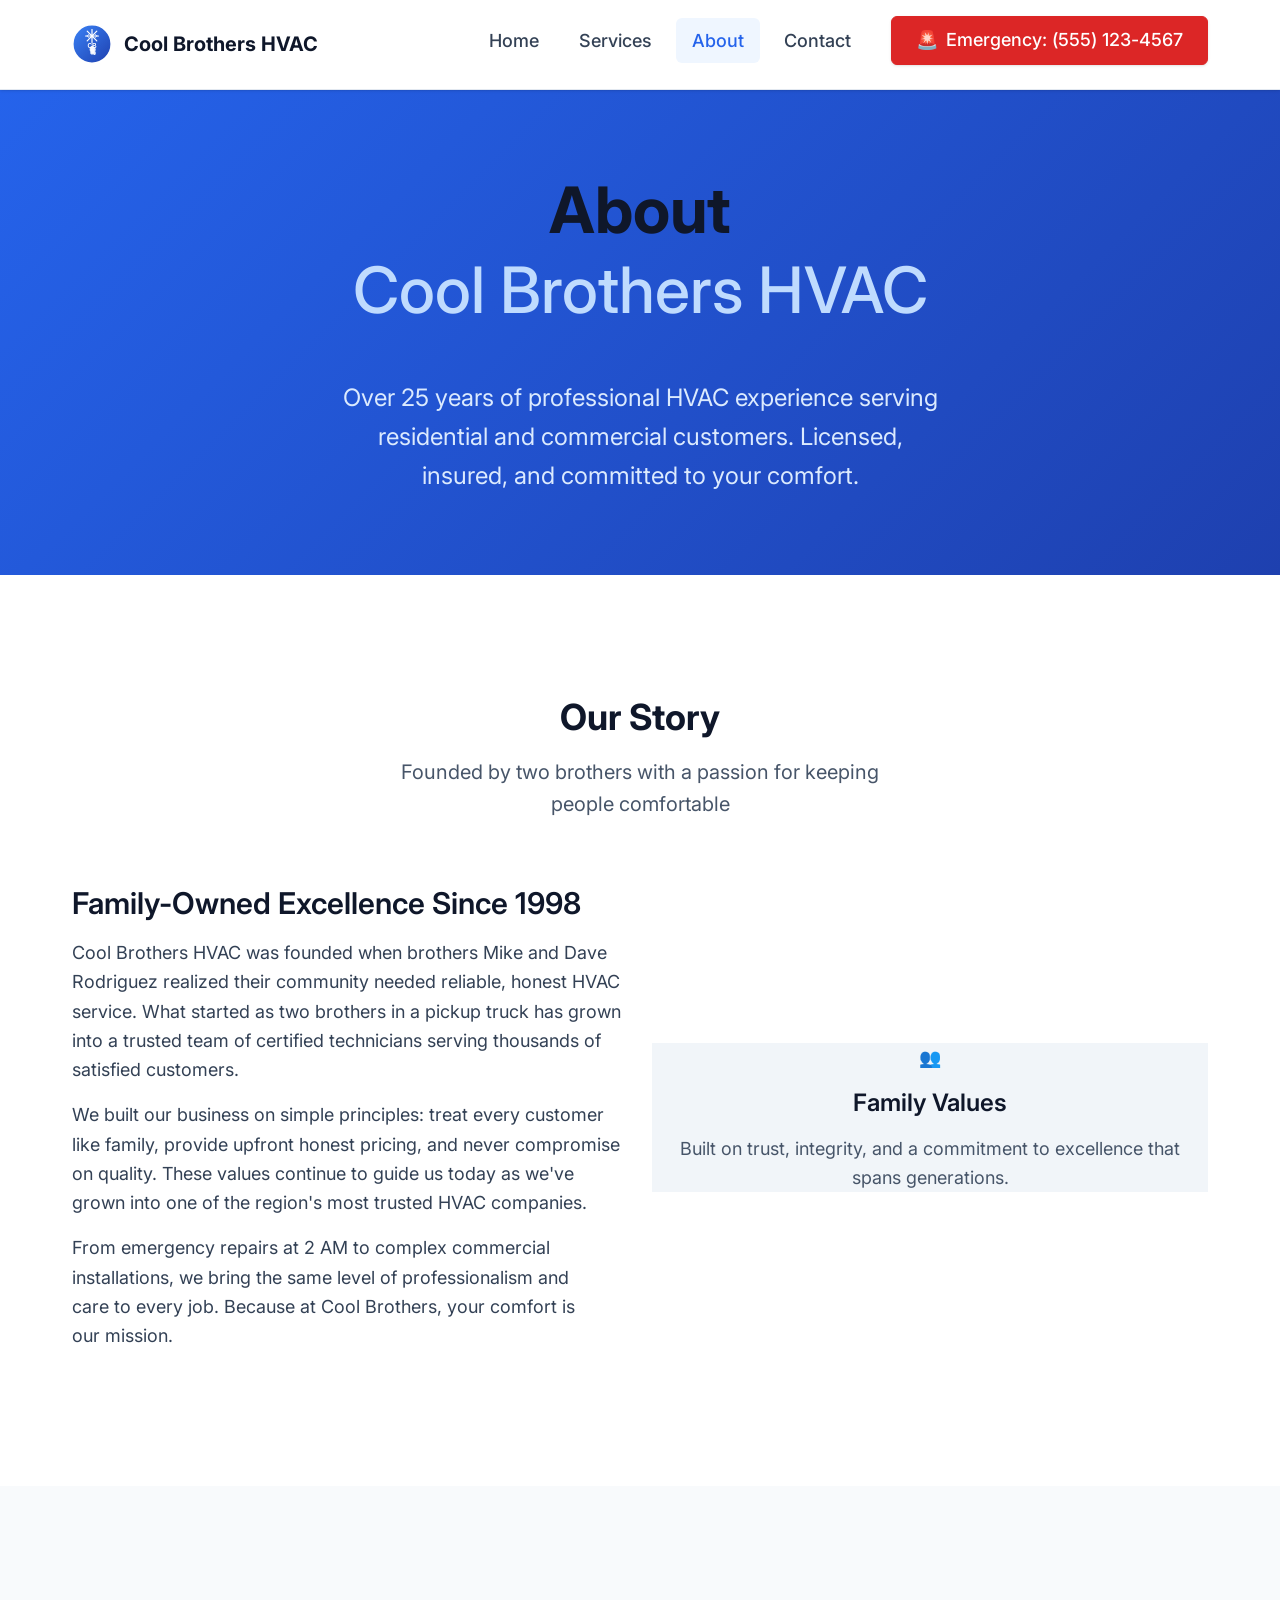
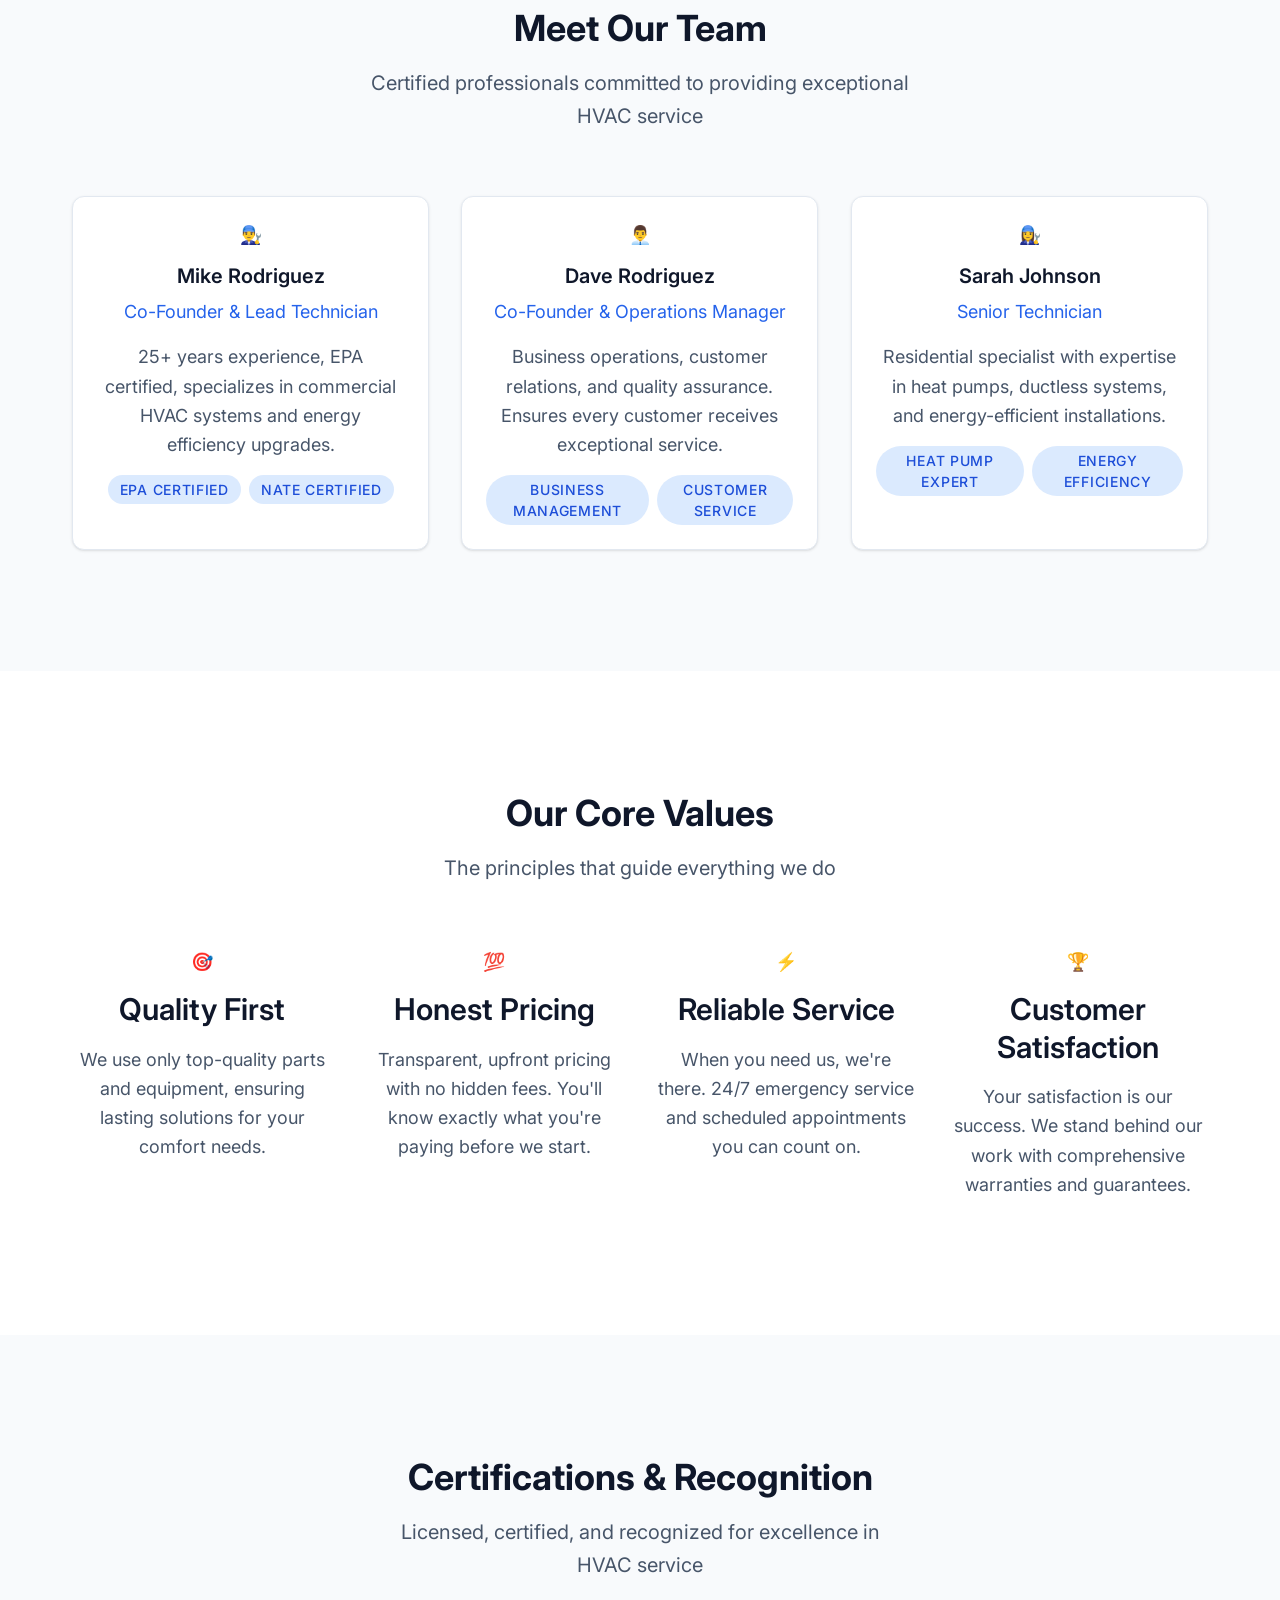
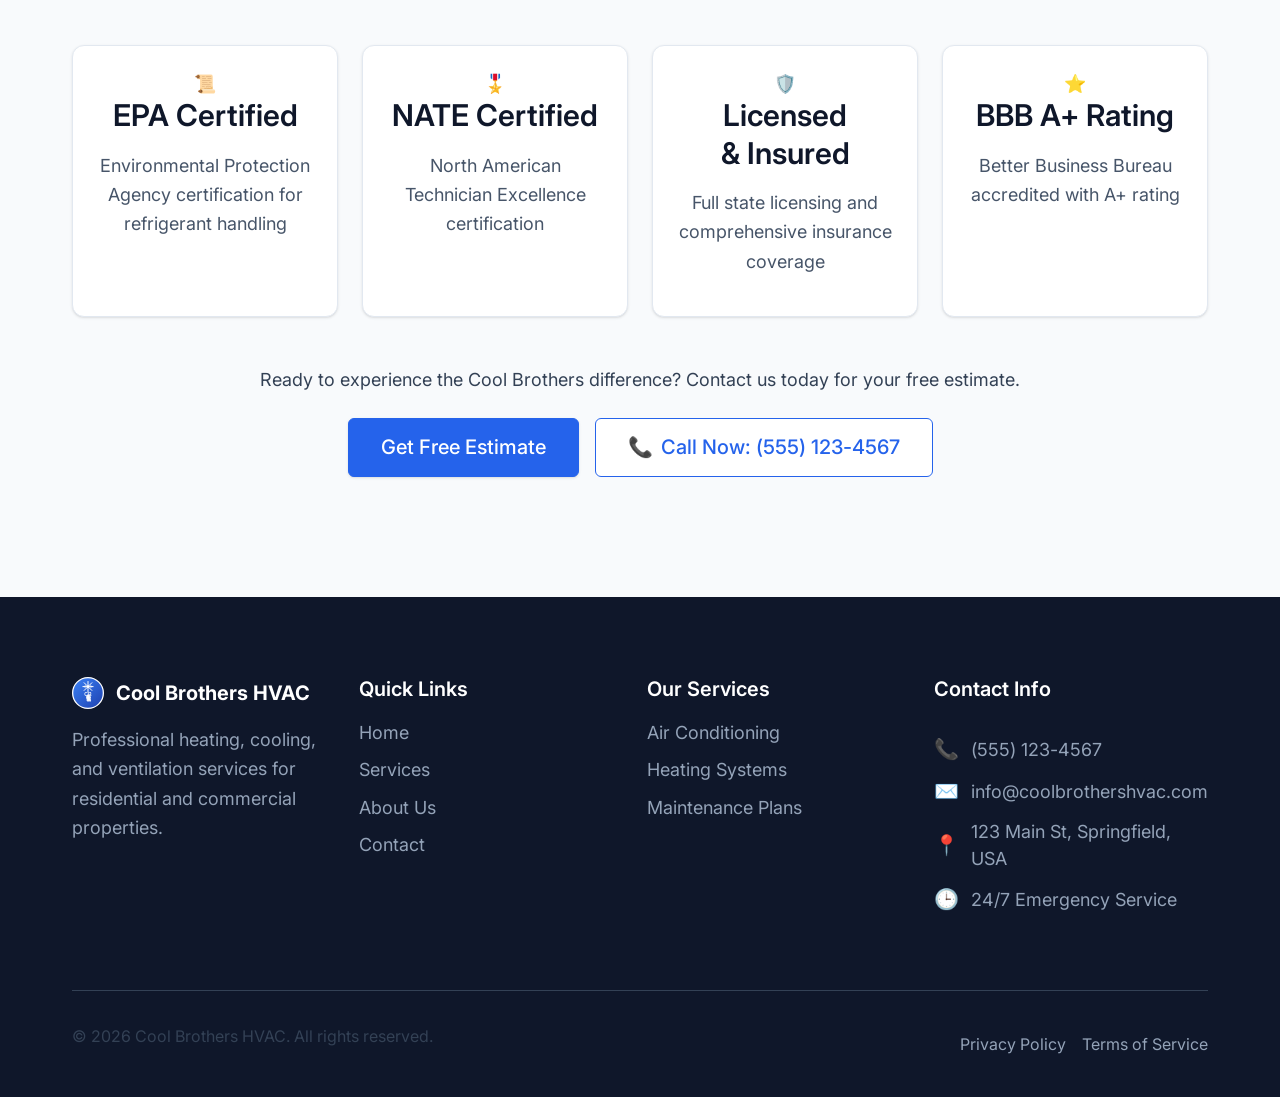
==== commit fb3f94ae: "removed complexity and added simple analytics tracking to the navigation links. This will help us un" ====
--- a/about.html
+++ b/about.html
@@ -11,7 +11,9 @@
     <link rel="stylesheet" href="css/main.css">
     
     <!-- Load Configuration First -->
-    <script src="js/config.js"></script>
+
+    
+
     
     <!-- Google Fonts -->
     <link rel="preconnect" href="https://fonts.googleapis.com">
@@ -55,7 +57,7 @@
                         <li class="navbar__item navbar__item--emergency" role="none">
                             <a href="#" class="btn btn--emergency" role="menuitem" id="headerEmergencyBtn">
                                 <span class="emergency-icon">🚨</span>
-                                <span class="emergency-text">Emergency: Loading...</span>
+                                <span class="emergency-text">Emergency: (555) 123-4567</span>
                             </a>
                         </li>
                     </ul>
@@ -277,12 +279,12 @@
                         Ready to experience the Cool Brothers difference? Contact us today for your free estimate.
                     </p>
                     <div class="flex flex-wrap gap-4 justify-center">
-                        <a href="contact.html" class="btn btn--primary btn--large" onclick="ConfigUtils.trackEvent('CTA Clicked', {location: 'about_page', action: 'get_estimate'})">
+                        <a href="contact.html" class="btn btn--primary btn--large">
                             Get Free Estimate
                         </a>
                         <a href="#" class="btn btn--secondary btn--large" id="aboutPhoneBtn">
                             <span class="phone-icon">📞</span>
-                            <span class="phone-text">Call Now: Loading...</span>
+                            <span class="phone-text">Call Now: (555) 123-4567</span>
                         </a>
                     </div>
                 </div>
@@ -334,15 +336,15 @@
                     <div class="footer__contact">
                         <div class="contact-item">
                             <span class="contact-item__icon">📞</span>
-                            <a href="#" class="contact-item__text" id="footerPhoneLink">Loading...</a>
+                            <a href="tel:+15551234567" class="contact-item__text" id="footerPhoneLink">(555) 123-4567</a>
                         </div>
                         <div class="contact-item">
                             <span class="contact-item__icon">✉️</span>
-                            <a href="#" class="contact-item__text" id="footerEmailLink">Loading...</a>
+                            <a href="mailto:info@coolbrothershvac.com" class="contact-item__text" id="footerEmailLink">info@coolbrothershvac.com</a>
                         </div>
                         <div class="contact-item">
                             <span class="contact-item__icon">📍</span>
-                            <span class="contact-item__text" id="footerAddress">Loading...</span>
+                            <span class="contact-item__text" id="footerAddress">123 Main St, Springfield, USA</span>
                         </div>
                         <div class="contact-item">
                             <span class="contact-item__icon">🕒</span>
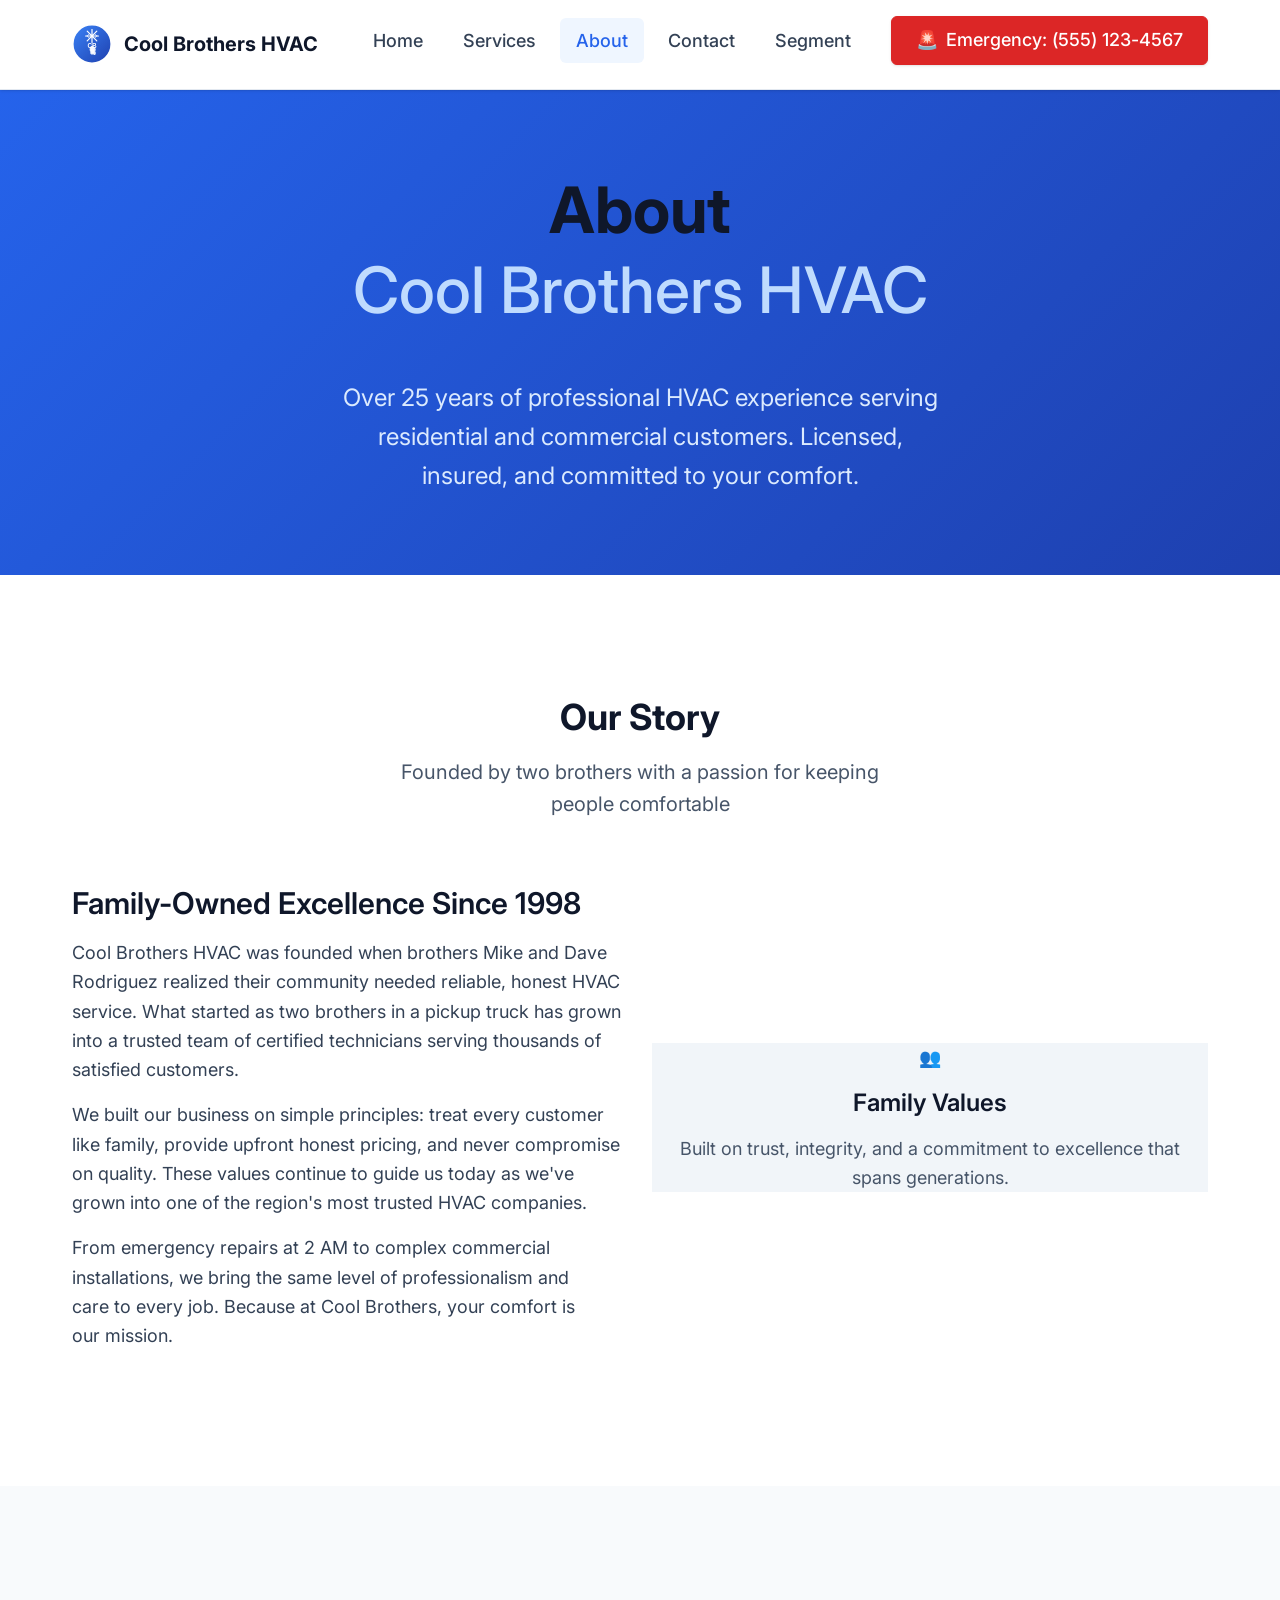
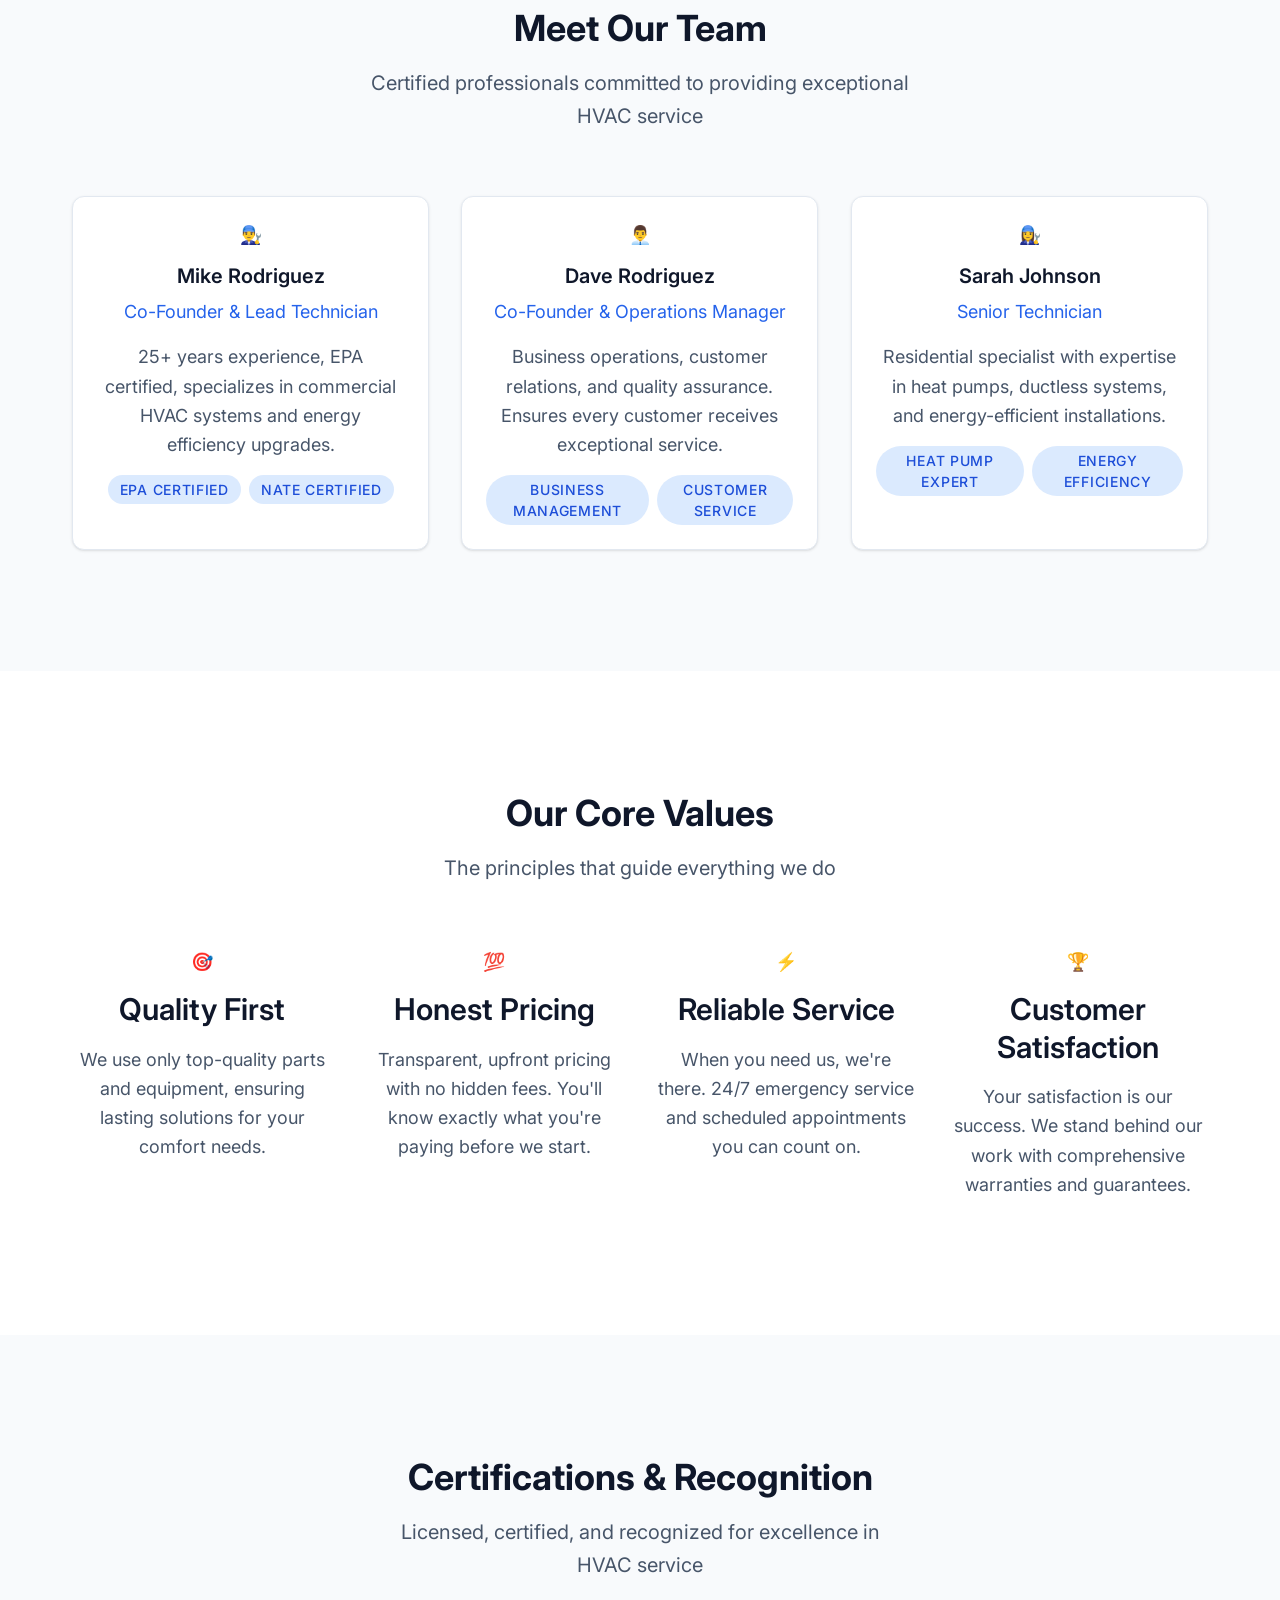
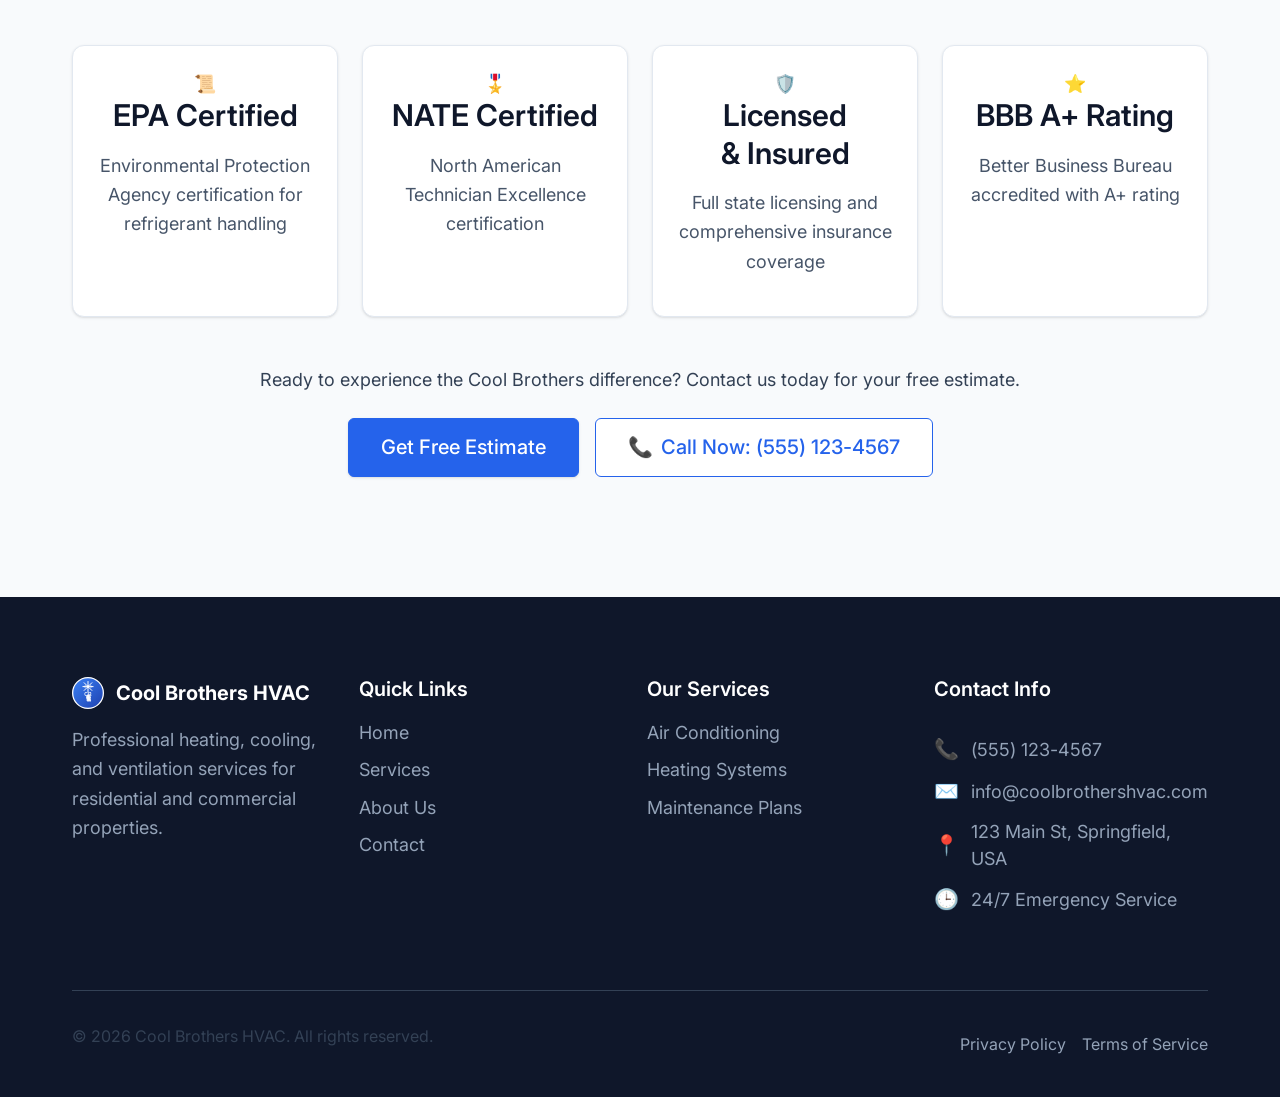
==== commit a88abd1c: "adding segment page and tracking for navigation clicks" ====
--- a/about.html
+++ b/about.html
@@ -1,373 +1,506 @@
-<!DOCTYPE html>
+<!doctype html>
 <html lang="en">
-<head>
-    <meta charset="UTF-8">
-    <meta name="viewport" content="width=device-width, initial-scale=1.0">
-    <meta name="description" content="About Cool Brothers HVAC - Meet our certified technicians and learn about our 25+ years of professional HVAC service experience.">
-    <meta name="keywords" content="HVAC company, certified technicians, licensed HVAC, professional service, heating cooling experts">
+  <head>
+    <meta charset="UTF-8" />
+    <meta name="viewport" content="width=device-width, initial-scale=1.0" />
+    <meta
+      name="description"
+      content="About Cool Brothers HVAC - Meet our certified technicians and learn about our 25+ years of professional HVAC service experience."
+    />
+    <meta
+      name="keywords"
+      content="HVAC company, certified technicians, licensed HVAC, professional service, heating cooling experts"
+    />
     <title>About Us - Cool Brothers HVAC</title>
-    
+
     <!-- Stylesheets -->
-    <link rel="stylesheet" href="css/main.css">
-    
+    <link rel="stylesheet" href="css/main.css" />
+
     <!-- Load Configuration First -->
 
-    
-
-    
     <!-- Google Fonts -->
-    <link rel="preconnect" href="https://fonts.googleapis.com">
-    <link rel="preconnect" href="https://fonts.gstatic.com" crossorigin>
-    <link href="https://fonts.googleapis.com/css2?family=Inter:wght@400;500;600;700&family=Open+Sans:wght@400;600&display=swap" rel="stylesheet">
-</head>
-<body>
+    <link rel="preconnect" href="https://fonts.googleapis.com" />
+    <link rel="preconnect" href="https://fonts.gstatic.com" crossorigin />
+    <link
+      href="https://fonts.googleapis.com/css2?family=Inter:wght@400;500;600;700&family=Open+Sans:wght@400;600&display=swap"
+      rel="stylesheet"
+    />
+  </head>
+  <body>
     <!-- Header with navigation -->
     <header class="header" role="banner">
-        <div class="container">
-            <nav class="navbar" role="navigation" aria-label="Main navigation">
-                <!-- Logo and company name -->
-                <div class="navbar__brand">
-                    <img src="assets/images/logo.svg" alt="Cool Brothers HVAC" class="logo" width="50" height="50">
-                    <span class="company-name">Cool Brothers HVAC</span>
-                </div>
-                
-                <!-- Mobile menu toggle button -->
-                <button class="navbar__toggle" aria-label="Toggle mobile menu" aria-expanded="false">
-                    <span class="navbar__toggle-icon"></span>
-                    <span class="navbar__toggle-icon"></span>
-                    <span class="navbar__toggle-icon"></span>
-                </button>
-                
-                <!-- Navigation menu -->
-                <div class="navbar__menu" id="navbarMenu">
-                    <ul class="navbar__nav" role="menubar">
-                        <li class="navbar__item" role="none">
-                            <a href="index.html" class="navbar__link" role="menuitem">Home</a>
-                        </li>
-                        <li class="navbar__item" role="none">
-                            <a href="services.html" class="navbar__link" role="menuitem">Services</a>
-                        </li>
-                        <li class="navbar__item" role="none">
-                            <a href="about.html" class="navbar__link navbar__link--active" role="menuitem" aria-current="page">About</a>
-                        </li>
-                        <li class="navbar__item" role="none">
-                            <a href="contact.html" class="navbar__link" role="menuitem">Contact</a>
-                        </li>
-                        <!-- Emergency contact in header -->
-                        <li class="navbar__item navbar__item--emergency" role="none">
-                            <a href="#" class="btn btn--emergency" role="menuitem" id="headerEmergencyBtn">
-                                <span class="emergency-icon">🚨</span>
-                                <span class="emergency-text">Emergency: (555) 123-4567</span>
-                            </a>
-                        </li>
-                    </ul>
-                </div>
-            </nav>
-        </div>
+      <div class="container">
+        <nav class="navbar" role="navigation" aria-label="Main navigation">
+          <!-- Logo and company name -->
+          <div class="navbar__brand">
+            <img
+              src="assets/images/logo.svg"
+              alt="Cool Brothers HVAC"
+              class="logo"
+              width="50"
+              height="50"
+            />
+            <span class="company-name">Cool Brothers HVAC</span>
+          </div>
+
+          <!-- Mobile menu toggle button -->
+          <button
+            class="navbar__toggle"
+            aria-label="Toggle mobile menu"
+            aria-expanded="false"
+          >
+            <span class="navbar__toggle-icon"></span>
+            <span class="navbar__toggle-icon"></span>
+            <span class="navbar__toggle-icon"></span>
+          </button>
+
+          <!-- Navigation menu -->
+          <div class="navbar__menu" id="navbarMenu">
+            <ul class="navbar__nav" role="menubar">
+              <li class="navbar__item" role="none">
+                <a href="index.html" class="navbar__link" role="menuitem"
+                onclick="analytics.track('Navigation Click', { link_text: 'Home', section: 'Header' });"
+                  >Home</a
+                >
+              </li>
+              <li class="navbar__item" role="none">
+                <a href="services.html" class="navbar__link" role="menuitem"
+                onclick="analytics.track('Navigation Click', { link_text: 'Services', section: 'Header' });"
+                  >Services</a
+                >
+              </li>
+              <li class="navbar__item" role="none">
+                <a
+                  href="about.html"
+                  class="navbar__link navbar__link--active"
+                  role="menuitem"
+                  aria-current="page"
+                    onclick="analytics.track('Navigation Click', { link_text: 'About', section: 'Header' });"
+                  >About</a
+                >
+              </li>
+              <li class="navbar__item" role="none">
+                <a href="contact.html" class="navbar__link" role="menuitem"
+                onclick="analytics.track('Navigation Click', { link_text: 'Contact', section: 'Header' });"
+                  >Contact</a
+                >
+              </li>
+              <li class="navbar__item" role="none">
+                <a href="segment.html" class="navbar__link" role="menuitem"
+                onclick="analytics.track('Navigation Click', { link_text: 'Segment', section: 'Header' });"
+                  >Segment</a
+                >
+              </li>
+              <!-- Emergency contact in header -->
+              <li class="navbar__item navbar__item--emergency" role="none">
+                <a
+                  href="#"
+                  class="btn btn--emergency"
+                  role="menuitem"
+                  id="headerEmergencyBtn"
+                  onclick="analytics.track('Navigation Click', { link_text: 'Emergency', section: 'Header' });"
+                >
+                  <span class="emergency-icon">🚨</span>
+                  <span class="emergency-text">Emergency: (555) 123-4567</span>
+                </a>
+              </li>
+            </ul>
+          </div>
+        </nav>
+      </div>
     </header>
-    
+
     <!-- Main content -->
     <main id="main" class="main" role="main">
-        
-        <!-- About Hero -->
-        <section class="hero">
-            <div class="container">
-                <div class="hero__content">
-                    <h1 class="hero__title">
-                        About
-                        <span class="hero__subtitle">Cool Brothers HVAC</span>
-                    </h1>
-                    <p class="hero__description">
-                        Over 25 years of professional HVAC experience serving residential and commercial customers. 
-                        Licensed, insured, and committed to your comfort.
-                    </p>
+      <!-- About Hero -->
+      <section class="hero">
+        <div class="container">
+          <div class="hero__content">
+            <h1 class="hero__title">
+              About
+              <span class="hero__subtitle">Cool Brothers HVAC</span>
+            </h1>
+            <p class="hero__description">
+              Over 25 years of professional HVAC experience serving residential
+              and commercial customers. Licensed, insured, and committed to your
+              comfort.
+            </p>
+          </div>
+        </div>
+      </section>
+
+      <!-- Company Story -->
+      <section class="section">
+        <div class="container">
+          <div class="section-header">
+            <h2 class="section-title">Our Story</h2>
+            <p class="section-description">
+              Founded by two brothers with a passion for keeping people
+              comfortable
+            </p>
+          </div>
+
+          <div class="grid md:grid-cols-2 gap-12 items-center">
+            <div>
+              <h3 class="text-2xl font-semibold mb-4 text-gray-900">
+                Family-Owned Excellence Since 1998
+              </h3>
+              <p class="mb-4 text-gray-700">
+                Cool Brothers HVAC was founded when brothers Mike and Dave
+                Rodriguez realized their community needed reliable, honest HVAC
+                service. What started as two brothers in a pickup truck has
+                grown into a trusted team of certified technicians serving
+                thousands of satisfied customers.
+              </p>
+              <p class="mb-4 text-gray-700">
+                We built our business on simple principles: treat every customer
+                like family, provide upfront honest pricing, and never
+                compromise on quality. These values continue to guide us today
+                as we've grown into one of the region's most trusted HVAC
+                companies.
+              </p>
+              <p class="text-gray-700">
+                From emergency repairs at 2 AM to complex commercial
+                installations, we bring the same level of professionalism and
+                care to every job. Because at Cool Brothers, your comfort is our
+                mission.
+              </p>
+            </div>
+            <div class="text-center">
+              <div class="bg-gray-100 rounded-xl p-8">
+                <p class="text-4xl mb-4">👥</p>
+                <h4 class="text-xl font-semibold mb-2">Family Values</h4>
+                <p class="text-gray-600">
+                  Built on trust, integrity, and a commitment to excellence that
+                  spans generations.
+                </p>
+              </div>
+            </div>
+          </div>
+        </div>
+      </section>
+
+      <!-- Team Section -->
+      <section class="section bg-gray-50">
+        <div class="container">
+          <div class="section-header">
+            <h2 class="section-title">Meet Our Team</h2>
+            <p class="section-description">
+              Certified professionals committed to providing exceptional HVAC
+              service
+            </p>
+          </div>
+
+          <div class="grid md:grid-cols-2 lg:grid-cols-3 gap-8">
+            <!-- Team Member 1 -->
+            <div class="card text-center">
+              <div class="mb-4">
+                <div
+                  class="w-24 h-24 bg-primary-100 mx-auto rounded-full flex items-center justify-center text-4xl"
+                >
+                  👨‍🔧
                 </div>
-            </div>
-        </section>
-        
-        <!-- Company Story -->
-        <section class="section">
-            <div class="container">
-                <div class="section-header">
-                    <h2 class="section-title">Our Story</h2>
-                    <p class="section-description">
-                        Founded by two brothers with a passion for keeping people comfortable
-                    </p>
+              </div>
+              <h3 class="card__title">Mike Rodriguez</h3>
+              <p class="text-primary-600 font-medium mb-3">
+                Co-Founder & Lead Technician
+              </p>
+              <p class="text-gray-600 mb-4">
+                25+ years experience, EPA certified, specializes in commercial
+                HVAC systems and energy efficiency upgrades.
+              </p>
+              <div class="flex justify-center gap-2 text-sm">
+                <span class="badge">EPA Certified</span>
+                <span class="badge">NATE Certified</span>
+              </div>
+            </div>
+
+            <!-- Team Member 2 -->
+            <div class="card text-center">
+              <div class="mb-4">
+                <div
+                  class="w-24 h-24 bg-primary-100 mx-auto rounded-full flex items-center justify-center text-4xl"
+                >
+                  👨‍💼
                 </div>
-                
-                <div class="grid md:grid-cols-2 gap-12 items-center">
-                    <div>
-                        <h3 class="text-2xl font-semibold mb-4 text-gray-900">Family-Owned Excellence Since 1998</h3>
-                        <p class="mb-4 text-gray-700">
-                            Cool Brothers HVAC was founded when brothers Mike and Dave Rodriguez realized their community 
-                            needed reliable, honest HVAC service. What started as two brothers in a pickup truck has grown 
-                            into a trusted team of certified technicians serving thousands of satisfied customers.
-                        </p>
-                        <p class="mb-4 text-gray-700">
-                            We built our business on simple principles: treat every customer like family, provide upfront 
-                            honest pricing, and never compromise on quality. These values continue to guide us today as we've 
-                            grown into one of the region's most trusted HVAC companies.
-                        </p>
-                        <p class="text-gray-700">
-                            From emergency repairs at 2 AM to complex commercial installations, we bring the same level of 
-                            professionalism and care to every job. Because at Cool Brothers, your comfort is our mission.
-                        </p>
-                    </div>
-                    <div class="text-center">
-                        <div class="bg-gray-100 rounded-xl p-8">
-                            <p class="text-4xl mb-4">👥</p>
-                            <h4 class="text-xl font-semibold mb-2">Family Values</h4>
-                            <p class="text-gray-600">Built on trust, integrity, and a commitment to excellence that spans generations.</p>
-                        </div>
-                    </div>
+              </div>
+              <h3 class="card__title">Dave Rodriguez</h3>
+              <p class="text-primary-600 font-medium mb-3">
+                Co-Founder & Operations Manager
+              </p>
+              <p class="text-gray-600 mb-4">
+                Business operations, customer relations, and quality assurance.
+                Ensures every customer receives exceptional service.
+              </p>
+              <div class="flex justify-center gap-2 text-sm">
+                <span class="badge">Business Management</span>
+                <span class="badge">Customer Service</span>
+              </div>
+            </div>
+
+            <!-- Team Member 3 -->
+            <div class="card text-center">
+              <div class="mb-4">
+                <div
+                  class="w-24 h-24 bg-primary-100 mx-auto rounded-full flex items-center justify-center text-4xl"
+                >
+                  👩‍🔧
                 </div>
-            </div>
-        </section>
-        
-        <!-- Team Section -->
-        <section class="section bg-gray-50">
-            <div class="container">
-                <div class="section-header">
-                    <h2 class="section-title">Meet Our Team</h2>
-                    <p class="section-description">
-                        Certified professionals committed to providing exceptional HVAC service
-                    </p>
-                </div>
-                
-                <div class="grid md:grid-cols-2 lg:grid-cols-3 gap-8">
-                    <!-- Team Member 1 -->
-                    <div class="card text-center">
-                        <div class="mb-4">
-                            <div class="w-24 h-24 bg-primary-100 mx-auto rounded-full flex items-center justify-center text-4xl">
-                                👨‍🔧
-                            </div>
-                        </div>
-                        <h3 class="card__title">Mike Rodriguez</h3>
-                        <p class="text-primary-600 font-medium mb-3">Co-Founder & Lead Technician</p>
-                        <p class="text-gray-600 mb-4">
-                            25+ years experience, EPA certified, specializes in commercial HVAC systems and energy efficiency upgrades.
-                        </p>
-                        <div class="flex justify-center gap-2 text-sm">
-                            <span class="badge">EPA Certified</span>
-                            <span class="badge">NATE Certified</span>
-                        </div>
-                    </div>
-                    
-                    <!-- Team Member 2 -->
-                    <div class="card text-center">
-                        <div class="mb-4">
-                            <div class="w-24 h-24 bg-primary-100 mx-auto rounded-full flex items-center justify-center text-4xl">
-                                👨‍💼
-                            </div>
-                        </div>
-                        <h3 class="card__title">Dave Rodriguez</h3>
-                        <p class="text-primary-600 font-medium mb-3">Co-Founder & Operations Manager</p>
-                        <p class="text-gray-600 mb-4">
-                            Business operations, customer relations, and quality assurance. Ensures every customer receives exceptional service.
-                        </p>
-                        <div class="flex justify-center gap-2 text-sm">
-                            <span class="badge">Business Management</span>
-                            <span class="badge">Customer Service</span>
-                        </div>
-                    </div>
-                    
-                    <!-- Team Member 3 -->
-                    <div class="card text-center">
-                        <div class="mb-4">
-                            <div class="w-24 h-24 bg-primary-100 mx-auto rounded-full flex items-center justify-center text-4xl">
-                                👩‍🔧
-                            </div>
-                        </div>
-                        <h3 class="card__title">Sarah Johnson</h3>
-                        <p class="text-primary-600 font-medium mb-3">Senior Technician</p>
-                        <p class="text-gray-600 mb-4">
-                            Residential specialist with expertise in heat pumps, ductless systems, and energy-efficient installations.
-                        </p>
-                        <div class="flex justify-center gap-2 text-sm">
-                            <span class="badge">Heat Pump Expert</span>
-                            <span class="badge">Energy Efficiency</span>
-                        </div>
-                    </div>
-                </div>
-            </div>
-        </section>
-        
-        <!-- Values Section -->
-        <section class="section">
-            <div class="container">
-                <div class="section-header">
-                    <h2 class="section-title">Our Core Values</h2>
-                    <p class="section-description">
-                        The principles that guide everything we do
-                    </p>
-                </div>
-                
-                <div class="grid md:grid-cols-2 lg:grid-cols-4 gap-8">
-                    <div class="text-center">
-                        <div class="text-4xl mb-4">🎯</div>
-                        <h3 class="text-xl font-semibold mb-3 text-gray-900">Quality First</h3>
-                        <p class="text-gray-600">
-                            We use only top-quality parts and equipment, ensuring lasting solutions for your comfort needs.
-                        </p>
-                    </div>
-                    
-                    <div class="text-center">
-                        <div class="text-4xl mb-4">💯</div>
-                        <h3 class="text-xl font-semibold mb-3 text-gray-900">Honest Pricing</h3>
-                        <p class="text-gray-600">
-                            Transparent, upfront pricing with no hidden fees. You'll know exactly what you're paying before we start.
-                        </p>
-                    </div>
-                    
-                    <div class="text-center">
-                        <div class="text-4xl mb-4">⚡</div>
-                        <h3 class="text-xl font-semibold mb-3 text-gray-900">Reliable Service</h3>
-                        <p class="text-gray-600">
-                            When you need us, we're there. 24/7 emergency service and scheduled appointments you can count on.
-                        </p>
-                    </div>
-                    
-                    <div class="text-center">
-                        <div class="text-4xl mb-4">🏆</div>
-                        <h3 class="text-xl font-semibold mb-3 text-gray-900">Customer Satisfaction</h3>
-                        <p class="text-gray-600">
-                            Your satisfaction is our success. We stand behind our work with comprehensive warranties and guarantees.
-                        </p>
-                    </div>
-                </div>
-            </div>
-        </section>
-        
-        <!-- Certifications & Awards -->
-        <section class="section bg-gray-50">
-            <div class="container">
-                <div class="section-header">
-                    <h2 class="section-title">Certifications & Recognition</h2>
-                    <p class="section-description">
-                        Licensed, certified, and recognized for excellence in HVAC service
-                    </p>
-                </div>
-                
-                <div class="grid md:grid-cols-2 lg:grid-cols-4 gap-6">
-                    <div class="card text-center">
-                        <div class="text-3xl mb-3">📜</div>
-                        <h3 class="font-semibold">EPA Certified</h3>
-                        <p class="text-sm text-gray-600">Environmental Protection Agency certification for refrigerant handling</p>
-                    </div>
-                    
-                    <div class="card text-center">
-                        <div class="text-3xl mb-3">🎖️</div>
-                        <h3 class="font-semibold">NATE Certified</h3>
-                        <p class="text-sm text-gray-600">North American Technician Excellence certification</p>
-                    </div>
-                    
-                    <div class="card text-center">
-                        <div class="text-3xl mb-3">🛡️</div>
-                        <h3 class="font-semibold">Licensed & Insured</h3>
-                        <p class="text-sm text-gray-600">Full state licensing and comprehensive insurance coverage</p>
-                    </div>
-                    
-                    <div class="card text-center">
-                        <div class="text-3xl mb-3">⭐</div>
-                        <h3 class="font-semibold">BBB A+ Rating</h3>
-                        <p class="text-sm text-gray-600">Better Business Bureau accredited with A+ rating</p>
-                    </div>
-                </div>
-                
-                <div class="text-center mt-12">
-                    <p class="text-lg text-gray-700 mb-6">
-                        Ready to experience the Cool Brothers difference? Contact us today for your free estimate.
-                    </p>
-                    <div class="flex flex-wrap gap-4 justify-center">
-                        <a href="contact.html" class="btn btn--primary btn--large">
-                            Get Free Estimate
-                        </a>
-                        <a href="#" class="btn btn--secondary btn--large" id="aboutPhoneBtn">
-                            <span class="phone-icon">📞</span>
-                            <span class="phone-text">Call Now: (555) 123-4567</span>
-                        </a>
-                    </div>
-                </div>
-            </div>
-        </section>
+              </div>
+              <h3 class="card__title">Sarah Johnson</h3>
+              <p class="text-primary-600 font-medium mb-3">Senior Technician</p>
+              <p class="text-gray-600 mb-4">
+                Residential specialist with expertise in heat pumps, ductless
+                systems, and energy-efficient installations.
+              </p>
+              <div class="flex justify-center gap-2 text-sm">
+                <span class="badge">Heat Pump Expert</span>
+                <span class="badge">Energy Efficiency</span>
+              </div>
+            </div>
+          </div>
+        </div>
+      </section>
+
+      <!-- Values Section -->
+      <section class="section">
+        <div class="container">
+          <div class="section-header">
+            <h2 class="section-title">Our Core Values</h2>
+            <p class="section-description">
+              The principles that guide everything we do
+            </p>
+          </div>
+
+          <div class="grid md:grid-cols-2 lg:grid-cols-4 gap-8">
+            <div class="text-center">
+              <div class="text-4xl mb-4">🎯</div>
+              <h3 class="text-xl font-semibold mb-3 text-gray-900">
+                Quality First
+              </h3>
+              <p class="text-gray-600">
+                We use only top-quality parts and equipment, ensuring lasting
+                solutions for your comfort needs.
+              </p>
+            </div>
+
+            <div class="text-center">
+              <div class="text-4xl mb-4">💯</div>
+              <h3 class="text-xl font-semibold mb-3 text-gray-900">
+                Honest Pricing
+              </h3>
+              <p class="text-gray-600">
+                Transparent, upfront pricing with no hidden fees. You'll know
+                exactly what you're paying before we start.
+              </p>
+            </div>
+
+            <div class="text-center">
+              <div class="text-4xl mb-4">⚡</div>
+              <h3 class="text-xl font-semibold mb-3 text-gray-900">
+                Reliable Service
+              </h3>
+              <p class="text-gray-600">
+                When you need us, we're there. 24/7 emergency service and
+                scheduled appointments you can count on.
+              </p>
+            </div>
+
+            <div class="text-center">
+              <div class="text-4xl mb-4">🏆</div>
+              <h3 class="text-xl font-semibold mb-3 text-gray-900">
+                Customer Satisfaction
+              </h3>
+              <p class="text-gray-600">
+                Your satisfaction is our success. We stand behind our work with
+                comprehensive warranties and guarantees.
+              </p>
+            </div>
+          </div>
+        </div>
+      </section>
+
+      <!-- Certifications & Awards -->
+      <section class="section bg-gray-50">
+        <div class="container">
+          <div class="section-header">
+            <h2 class="section-title">Certifications & Recognition</h2>
+            <p class="section-description">
+              Licensed, certified, and recognized for excellence in HVAC service
+            </p>
+          </div>
+
+          <div class="grid md:grid-cols-2 lg:grid-cols-4 gap-6">
+            <div class="card text-center">
+              <div class="text-3xl mb-3">📜</div>
+              <h3 class="font-semibold">EPA Certified</h3>
+              <p class="text-sm text-gray-600">
+                Environmental Protection Agency certification for refrigerant
+                handling
+              </p>
+            </div>
+
+            <div class="card text-center">
+              <div class="text-3xl mb-3">🎖️</div>
+              <h3 class="font-semibold">NATE Certified</h3>
+              <p class="text-sm text-gray-600">
+                North American Technician Excellence certification
+              </p>
+            </div>
+
+            <div class="card text-center">
+              <div class="text-3xl mb-3">🛡️</div>
+              <h3 class="font-semibold">Licensed & Insured</h3>
+              <p class="text-sm text-gray-600">
+                Full state licensing and comprehensive insurance coverage
+              </p>
+            </div>
+
+            <div class="card text-center">
+              <div class="text-3xl mb-3">⭐</div>
+              <h3 class="font-semibold">BBB A+ Rating</h3>
+              <p class="text-sm text-gray-600">
+                Better Business Bureau accredited with A+ rating
+              </p>
+            </div>
+          </div>
+
+          <div class="text-center mt-12">
+            <p class="text-lg text-gray-700 mb-6">
+              Ready to experience the Cool Brothers difference? Contact us today
+              for your free estimate.
+            </p>
+            <div class="flex flex-wrap gap-4 justify-center">
+              <a href="contact.html" class="btn btn--primary btn--large">
+                Get Free Estimate
+              </a>
+              <a
+                href="#"
+                class="btn btn--secondary btn--large"
+                id="aboutPhoneBtn"
+              >
+                <span class="phone-icon">📞</span>
+                <span class="phone-text">Call Now: (555) 123-4567</span>
+              </a>
+            </div>
+          </div>
+        </div>
+      </section>
     </main>
-    
+
     <!-- Footer -->
     <footer class="footer" role="contentinfo">
-        <div class="container">
-            <div class="footer__content">
-                <!-- Company Information -->
-                <div class="footer__section">
-                    <div class="footer__brand">
-                        <img src="assets/images/logo.svg" alt="Cool Brothers HVAC" class="footer__logo" width="40" height="40">
-                        <span class="footer__company-name">Cool Brothers HVAC</span>
-                    </div>
-                    <p class="footer__description">
-                        Professional heating, cooling, and ventilation services for residential and commercial properties.
-                    </p>
-                </div>
-                
-                <!-- Quick Links -->
-                <div class="footer__section">
-                    <h3 class="footer__title">Quick Links</h3>
-                    <nav class="footer__nav" role="navigation" aria-label="Footer navigation">
-                        <ul class="footer__nav-list">
-                            <li><a href="index.html" class="footer__link">Home</a></li>
-                            <li><a href="services.html" class="footer__link">Services</a></li>
-                            <li><a href="about.html" class="footer__link">About Us</a></li>
-                            <li><a href="contact.html" class="footer__link">Contact</a></li>
-                        </ul>
-                    </nav>
-                </div>
-                
-                <!-- Services -->
-                <div class="footer__section">
-                    <h3 class="footer__title">Our Services</h3>
-                    <ul class="footer__nav-list">
-                        <li><a href="services.html#air-conditioning" class="footer__link">Air Conditioning</a></li>
-                        <li><a href="services.html#heating" class="footer__link">Heating Systems</a></li>
-                        <li><a href="services.html#maintenance" class="footer__link">Maintenance Plans</a></li>
-                    </ul>
-                </div>
-                
-                <!-- Contact Information -->
-                <div class="footer__section">
-                    <h3 class="footer__title">Contact Info</h3>
-                    <div class="footer__contact">
-                        <div class="contact-item">
-                            <span class="contact-item__icon">📞</span>
-                            <a href="tel:+15551234567" class="contact-item__text" id="footerPhoneLink">(555) 123-4567</a>
-                        </div>
-                        <div class="contact-item">
-                            <span class="contact-item__icon">✉️</span>
-                            <a href="mailto:info@coolbrothershvac.com" class="contact-item__text" id="footerEmailLink">info@coolbrothershvac.com</a>
-                        </div>
-                        <div class="contact-item">
-                            <span class="contact-item__icon">📍</span>
-                            <span class="contact-item__text" id="footerAddress">123 Main St, Springfield, USA</span>
-                        </div>
-                        <div class="contact-item">
-                            <span class="contact-item__icon">🕒</span>
-                            <span class="contact-item__text">24/7 Emergency Service</span>
-                        </div>
-                    </div>
-                </div>
-            </div>
-            
-            <!-- Footer Bottom -->
-            <div class="footer__bottom">
-                <div class="footer__copyright">
-                    <p>&copy; 2026 Cool Brothers HVAC. All rights reserved.</p>
-                </div>
-                <div class="footer__legal">
-                    <a href="#" class="footer__legal-link">Privacy Policy</a>
-                    <a href="#" class="footer__legal-link">Terms of Service</a>
-                </div>
-            </div>
-        </div>
+      <div class="container">
+        <div class="footer__content">
+          <!-- Company Information -->
+          <div class="footer__section">
+            <div class="footer__brand">
+              <img
+                src="assets/images/logo.svg"
+                alt="Cool Brothers HVAC"
+                class="footer__logo"
+                width="40"
+                height="40"
+              />
+              <span class="footer__company-name">Cool Brothers HVAC</span>
+            </div>
+            <p class="footer__description">
+              Professional heating, cooling, and ventilation services for
+              residential and commercial properties.
+            </p>
+          </div>
+
+          <!-- Quick Links -->
+          <div class="footer__section">
+            <h3 class="footer__title">Quick Links</h3>
+            <nav
+              class="footer__nav"
+              role="navigation"
+              aria-label="Footer navigation"
+            >
+              <ul class="footer__nav-list">
+                <li><a href="index.html" class="footer__link">Home</a></li>
+                <li>
+                  <a href="services.html" class="footer__link">Services</a>
+                </li>
+                <li><a href="about.html" class="footer__link">About Us</a></li>
+                <li><a href="contact.html" class="footer__link">Contact</a></li>
+              </ul>
+            </nav>
+          </div>
+
+          <!-- Services -->
+          <div class="footer__section">
+            <h3 class="footer__title">Our Services</h3>
+            <ul class="footer__nav-list">
+              <li>
+                <a href="services.html#air-conditioning" class="footer__link"
+                  >Air Conditioning</a
+                >
+              </li>
+              <li>
+                <a href="services.html#heating" class="footer__link"
+                  >Heating Systems</a
+                >
+              </li>
+              <li>
+                <a href="services.html#maintenance" class="footer__link"
+                  >Maintenance Plans</a
+                >
+              </li>
+            </ul>
+          </div>
+
+          <!-- Contact Information -->
+          <div class="footer__section">
+            <h3 class="footer__title">Contact Info</h3>
+            <div class="footer__contact">
+              <div class="contact-item">
+                <span class="contact-item__icon">📞</span>
+                <a
+                  href="tel:+15551234567"
+                  class="contact-item__text"
+                  id="footerPhoneLink"
+                  >(555) 123-4567</a
+                >
+              </div>
+              <div class="contact-item">
+                <span class="contact-item__icon">✉️</span>
+                <a
+                  href="mailto:info@coolbrothershvac.com"
+                  class="contact-item__text"
+                  id="footerEmailLink"
+                  >info@coolbrothershvac.com</a
+                >
+              </div>
+              <div class="contact-item">
+                <span class="contact-item__icon">📍</span>
+                <span class="contact-item__text" id="footerAddress"
+                  >123 Main St, Springfield, USA</span
+                >
+              </div>
+              <div class="contact-item">
+                <span class="contact-item__icon">🕒</span>
+                <span class="contact-item__text">24/7 Emergency Service</span>
+              </div>
+            </div>
+          </div>
+        </div>
+
+        <!-- Footer Bottom -->
+        <div class="footer__bottom">
+          <div class="footer__copyright">
+            <p>&copy; 2026 Cool Brothers HVAC. All rights reserved.</p>
+          </div>
+          <div class="footer__legal">
+            <a href="#" class="footer__legal-link">Privacy Policy</a>
+            <a href="#" class="footer__legal-link">Terms of Service</a>
+          </div>
+        </div>
+      </div>
     </footer>
-    
+
     <!-- JavaScript files -->
     <script src="js/main.js"></script>
-</body>
-</html>+  </body>
+</html>
